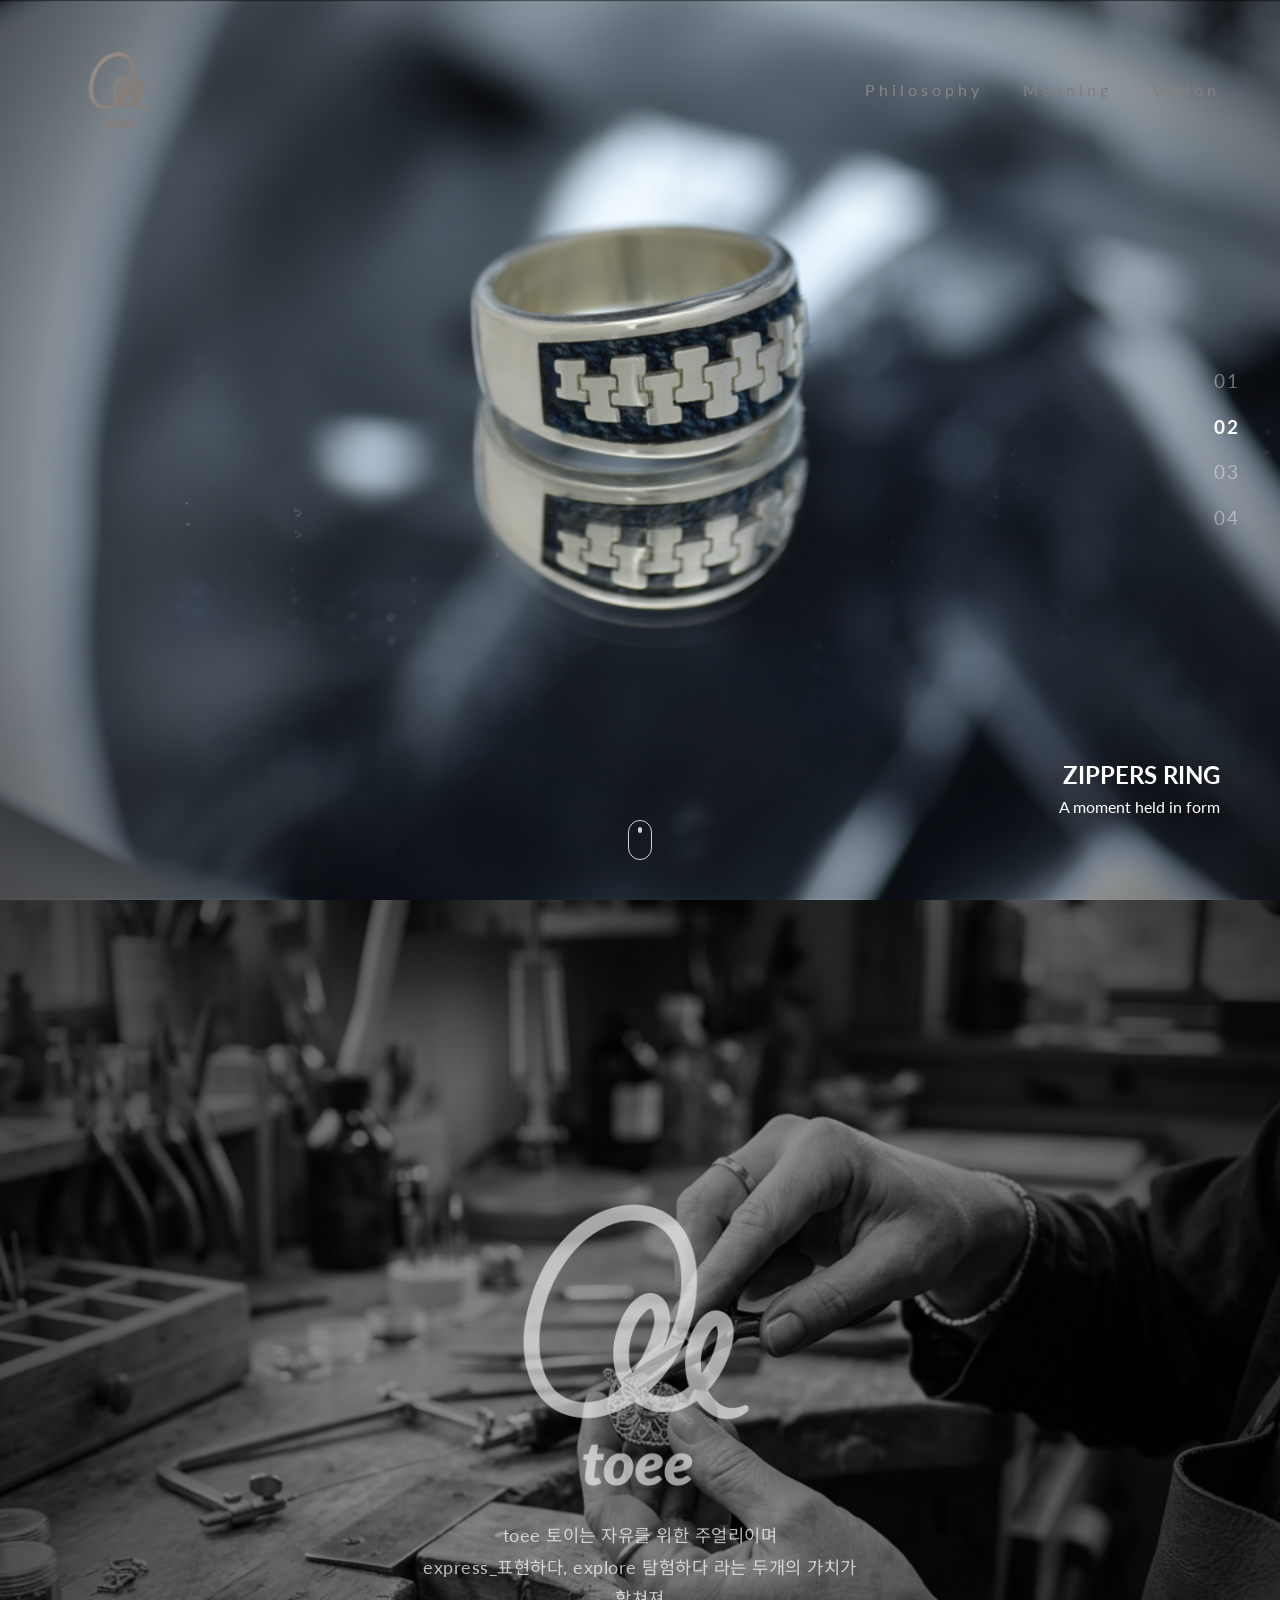
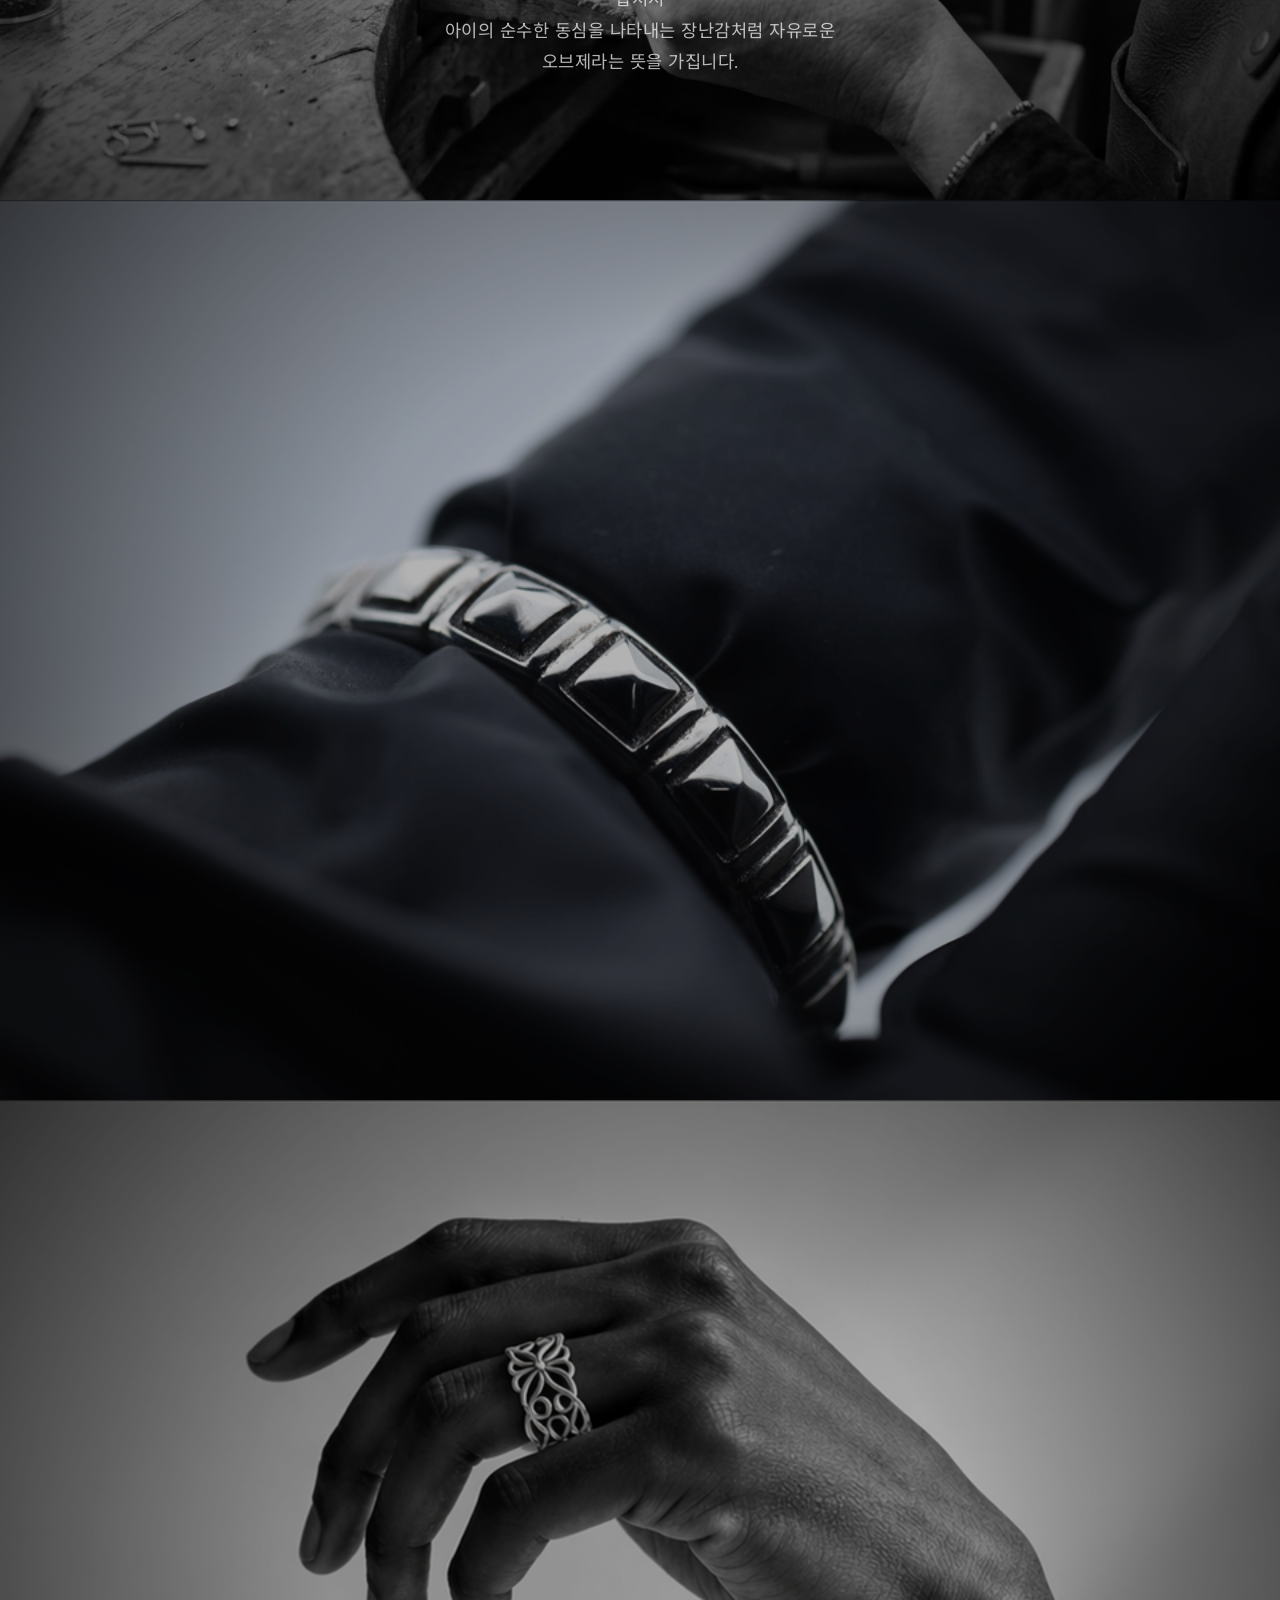
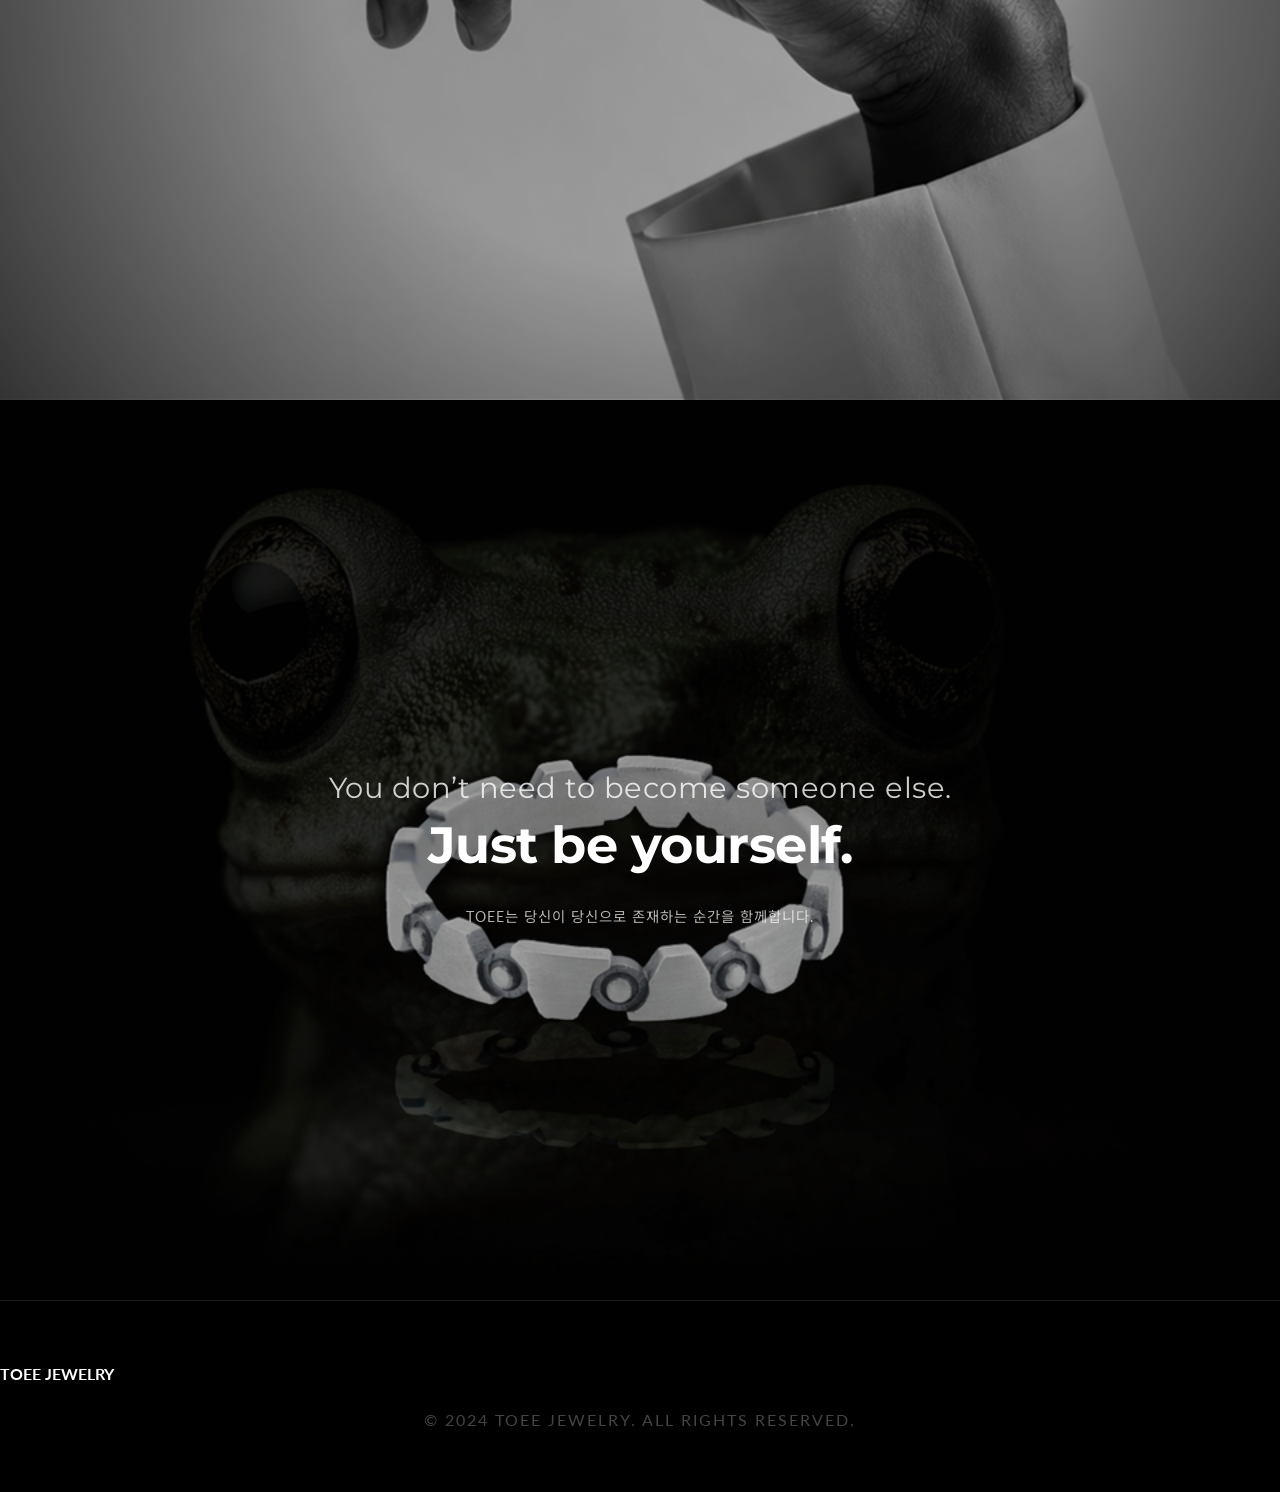
==== index.html @ 5811e08a "Initial commit from Antigravity" ====
<!DOCTYPE html>
<html lang="ko">
<head>
    <meta charset="UTF-8">
    <meta name="viewport" content="width=device-width, initial-scale=1.0">
    <title>TOEE JEWELRY | EXPLORE & EXPRESS</title>
    <link href="https://fonts.googleapis.com/css2?family=Lato:wght@300;400;700&family=Noto+Sans+KR:wght@100;300;400;700&display=swap" rel="stylesheet">
    <link rel="stylesheet" href="style.css">
</head>
<body>

    <header>
        <div class="logo">
            <img src="images/logo.png" alt="TOEE JEWELRY" class="logo-img">
        </div>
        
        <!-- 모바일 메뉴 토글 버튼 -->
        <div class="menu-toggle" id="mobile-menu">
            <span class="bar"></span>
            <span class="bar"></span>
        </div>

        <nav>
            <ul class="nav-links">
                <li><a href="#intro">Philosophy</a></li>
                <li><a href="#meaning">Meaning</a></li>
                <li><a href="#vision">Vision</a></li>
            </ul>
        </nav>
    </header>

    <main>
        <!-- 새로운 '상단 배너 이미지' 슬라이더 -->
        <section class="main-slider">
            <div class="slides">
                <div class="slide active">
                    <div class="slide-bg" style="background-image: url('images/상단 배너 이미지.png');"></div>
                    <div class="slide-content">
                        <div class="top-text top-left fade-up">
                            <h2>Zippers ring</h2>
                            <p>A moment held in form</p>
                        </div>
                    </div>
                </div>
                <div class="slide">
                    <div class="slide-bg" style="background-image: url('images/상단 배너 이미지-1.png');"></div>
                    <div class="slide-content">
                        <div class="bottom-text bottom-right fade-up">
                            <h2>Zippers ring</h2>
                            <p>A moment held in form</p>
                        </div>
                    </div>
                </div>
                <div class="slide">
                    <div class="slide-bg" style="background-image: url('images/상단 배너 이미지-2.png');"></div>
                    <div class="slide-content">
                        <div class="bottom-text bottom-right fade-up">
                            <h2>SR001_CRACK STON</h2>
                            <p>Formed through pressure and time,<br>a texture that never fades.</p>
                        </div>
                    </div>
                </div>
                <div class="slide">
                    <div class="slide-bg" style="background-image: url('images/상단 배너 이미지-3.png');"></div>
                    <div class="slide-content">
                        <div class="bottom-text bottom-right fade-up">
                            <h2>SR002_project</h2>
                            <p>A structure that holds, what cannot be seen.</p>
                        </div>
                    </div>
                </div>
            </div>
            <div class="slider-nav">
                <span class="nav-item active">01</span>
                <span class="nav-item">02</span>
                <span class="nav-item">03</span>
                <span class="nav-item">04</span>
            </div>

            <div class="scroll-indicator">
                <div class="mouse"></div>
            </div>
        </section>

        <!-- 이하 스토리 섹션들 유지 -->
        <section id="intro" class="story-section">
            <div class="section-bg" style="background-image: url('images/brand_image_1.png');"></div>
            
            <!-- 정중앙 대형 로고 -->
            <div class="center-large-logo-wrapper">
                <div class="center-large-logo fade-in">
                    <img src="images/logo.png" alt="TOEE Logo">
                    <p class="center-logo-desc">
                        toee 토이는 자유를 위한 주얼리이며<br>
                        express_표현하다, explore 탐험하다 라는 두개의 가치가 합쳐져<br>
                        아이의 순수한 동심을 나타내는 장난감처럼 자유로운 오브제라는 뜻을 가집니다.
                    </p>
                </div>
            </div>
        </section>

        <section id="meaning" class="story-section">
            <div class="section-bg" style="background-image: url('images/brand_image_8.png');"></div>
        </section>



        <section id="vision" class="story-section">
            <div class="section-bg" style="background-image: url('images/상단 배너 이미지-5.png');"></div>
        </section>

        <section class="story-section closing">
            <div class="section-bg" style="background-image: url('images/상단 배너 이미지-4.png');"></div>
            <div class="closing-content fade-in">
                <h2 class="closing-title">
                    <span class="line-sub">You don’t need to become someone else.</span>
                    <span class="line-main">Just be yourself.</span>
                </h2>
                <p class="closing-desc">TOEE는 당신이 당신으로 존재하는 순간을 함께합니다.</p>
            </div>
        </section>
    </main>

    <footer>
        <div class="container">
            <div class="logo" style="font-size: 1rem; margin-bottom: 20px;">TOEE JEWELRY</div>
            <p>&copy; 2024 TOEE JEWELRY. ALL RIGHTS RESERVED.</p>
        </div>
    </footer>

    <script>
        // 모바일 메뉴 제어
        const menuToggle = document.getElementById('mobile-menu');
        const navLinks = document.querySelector('.nav-links');

        menuToggle.addEventListener('click', () => {
            menuToggle.classList.toggle('active');
            navLinks.classList.toggle('active');
        });

        // 메뉴 링크 클릭 시 자동으로 닫히게 설정
        document.querySelectorAll('.nav-links a').forEach(link => {
            link.addEventListener('click', () => {
                menuToggle.classList.remove('active');
                navLinks.classList.remove('active');
            });
        });

        const slides = document.querySelectorAll('.slide');
        const navItems = document.querySelectorAll('.nav-item');
        let current = 0;
        function show(n) {
            slides.forEach(s => s.classList.remove('active'));
            navItems.forEach(i => i.classList.remove('active'));
            slides[n].classList.add('active');
            navItems[n].classList.add('active');
        }
        function next() { current = (current + 1) % slides.length; show(current); }
        setInterval(next, 3500);

        const observer = new IntersectionObserver((entries) => {
            entries.forEach(entry => {
                if (entry.isIntersecting) {
                    entry.target.style.opacity = "1";
                    entry.target.style.transform = "translateY(0)";
                }
            });
        }, { threshold: 0.1 });
        document.querySelectorAll('.fade-in').forEach(el => {
            el.style.opacity = "0";
            el.style.transform = "translateY(30px)";
            el.style.transition = "all 1.5s ease-out";
            observer.observe(el);
        });

        // 사진 슬라이드 업 애니메이션
        const imgObserver = new IntersectionObserver((entries) => {
            entries.forEach(entry => {
                if (entry.isIntersecting) {
                    entry.target.classList.add('active');
                }
            });
        }, { threshold: 0.15 });

        document.querySelectorAll('.section-bg, .column-bg').forEach(bg => {
            bg.classList.add('img-slide-up');
            imgObserver.observe(bg);
        });
    </script>
</body>
</html>
---- style.css ----
/* TOEE JEWELRY - IMMERSIVE STORY STYLE */
@import url('https://fonts.googleapis.com/css2?family=Montserrat:wght@300;700;900&display=swap');
:root {
    --primary-color: #ffffff;
    --accent-color: #999999;
    --bg-color: #000000;
    --transition: all 1s cubic-bezier(0.19, 1, 0.22, 1);
}

* { margin: 0; padding: 0; box-sizing: border-box; }

html {
    scroll-snap-type: y mandatory;
    scroll-behavior: smooth;
}

body {
    font-family: 'Lato', 'Noto Sans KR', sans-serif;
    background-color: var(--bg-color);
    color: var(--primary-color);
    line-height: 1.6;
    overflow-x: clip;
    word-break: keep-all;
}

h1, h2, h3, .logo {
    font-family: 'Lato', sans-serif;
    font-weight: 700;
    text-transform: uppercase;
}

/* 헤더: 아주 작고 세련되게 */
header {
    position: fixed;
    top: 0; width: 100%;
    padding: 30px 60px;
    z-index: 1000;
    display: flex;
    justify-content: space-between;
    align-items: center;
    mix-blend-mode: difference; /* 배경색에 따라 글자색 반전 (고급 효과) */
}

.logo { 
    display: flex;
    align-items: center;
}

.logo-img {
    height: 120px; /* 80px -> 120px로 확대 (1.5배) */
    width: auto;
    filter: invert(1);
    transition: var(--transition);
}

.logo-img:hover {
    opacity: 0.7;
}
.nav-links { display: flex; list-style: none; gap: 40px; }
.nav-links a {
    text-decoration: none; color: #fff; font-size: 1rem; /* 0.65rem -> 1rem */
    letter-spacing: 4px; opacity: 0.6; transition: var(--transition);
}
.nav-links a:hover { opacity: 1; }

/* 1. 메인 슬라이더 (기존 유지 및 고도화) */
.main-slider { 
    position: relative; height: 100vh; width: 100%; overflow: hidden; background-color: #000; 
    scroll-snap-align: start;
    scroll-snap-stop: always;
}
.slide { position: absolute; top: 0; left: 0; width: 100%; height: 100%; opacity: 0; transition: opacity 1s ease-in-out; }
.slide.active { opacity: 1; }
.slide-bg {
    position: absolute; top: 0; left: 0; width: 100%; height: 100%;
    background-size: cover; background-position: center;
    transform: scale(1.1); transition: transform 10s linear;
}
.slide.active .slide-bg { transform: scale(1); }
.slide-content { 
    position: absolute; 
    top: 0; left: 0; 
    width: 100%; height: 100%; 
    padding: 60px;
    z-index: 10; 
    pointer-events: none;
}
.slide-content .top-text,
.slide-content .bottom-text {
    position: absolute;
}
.slide-content .top-left { top: 140px; left: 60px; text-align: left; }
.slide-content .bottom-left { bottom: 80px; left: 60px; text-align: left; }
.slide-content .bottom-right { bottom: 80px; right: 60px; text-align: right; }

    font-size: 1.8rem; /* 1.2rem -> 1.8rem */
    letter-spacing: 2px; 
    margin: 5px 0; 
    font-weight: 400; 
    font-style: italic;
    text-transform: none;
}
.slide-content p { font-size: 1rem; letter-spacing: 1px; opacity: 0.6; line-height: 1.6; } /* 0.65rem -> 1rem */

.story-section {
    position: relative;
    height: 100vh; /* 화면 꽉 채움 */
    width: 100%;
    overflow: hidden;
    display: flex;
    align-items: center;
    background-color: #000;
    scroll-snap-align: start;
    scroll-snap-stop: always;
}

.section-bg {
    position: absolute;
    top: 0; left: 0;
    width: 100%; height: 100%;
    background-size: cover;
    background-position: center;
    filter: brightness(0.7); /* 이미지 대비 조절 */
    transition: transform 2s ease-out;
}

/* 비네팅(Vignette) 효과 추가 */
.slide-bg::after, .section-bg::after {
    content: '';
    position: absolute;
    top: 0; left: 0; right: 0; bottom: 0;
    background: radial-gradient(circle, transparent 40%, rgba(0,0,0,0.85) 120%);
    pointer-events: none;
}

#intro .section-bg {
    filter: brightness(0.6) grayscale(100%);
}

.story-section:hover .section-bg {
    /* transform: scale(1.03); 효과 제거 */
}

/* 정중앙 대형 로고 */
.center-large-logo-wrapper {
    position: absolute;
    top: 0;
    left: 0;
    width: 100%;
    height: 100%;
    display: flex;
    justify-content: center;
    align-items: center;
    z-index: 5;
    pointer-events: none; /* 배경처럼 작동하여 클릭 방해 안 함 */
}

.center-large-logo {
    width: 35vw;
    max-width: 450px;
    min-width: 280px;
    display: flex;
    flex-direction: column;
    align-items: center;
    text-align: center;
    margin-top: 100px; /* 플러스 값을 줘서 강제로 아래로 밀어냄 */
}

.center-logo-desc {
    margin-top: -50px; /* 마이너스 값을 크게 주어 로고 쪽으로 확 끌어올림 */
    font-size: 1.1rem; /* 0.7rem -> 1.1rem */
    line-height: 1.8;
    letter-spacing: 0.5px;
    color: rgba(255,255,255,0.7);
    word-break: keep-all;
}

.center-large-logo img {
    width: 100%;
    height: auto;
    filter: invert(1);
    opacity: 0.6; /* 배경과 자연스럽게 겹치도록 */
}

/* 텍스트 박스: 기존 유지(혹시 쓸 경우 대비) */
.info-box {
    position: absolute;
    width: 450px;
    padding: 40px;
    background: rgba(0, 0, 0, 0.7); /* 반투명 블랙 */
    backdrop-filter: blur(5px);
    z-index: 10;
}

/* 고스트 버튼 (Ghost Button) */
.bottom-center-btn {
    position: absolute;
    bottom: 80px;
    left: 50%;
    transform: translateX(-50%);
    z-index: 20;
}

.ghost-btn {
    display: inline-block;
    padding: 15px 40px;
    border: 1px solid rgba(255, 255, 255, 0.6);
    color: #fff;
    text-decoration: none;
    font-size: 0.75rem;
    letter-spacing: 6px;
    text-transform: uppercase;
    transition: var(--transition);
    background: transparent;
    font-family: 'Lato', sans-serif;
}

.ghost-btn:hover {
    background: #fff;
    color: #000;
}

/* 4열 코어 벨류 섹션 (킹크로치 스타일) */
.core-value-grid { 
    display: flex; 
    height: 100vh; /* 화면 꽉 채움 */
    border-top: 1px solid #1a1a1a; 
    position: sticky;
    top: 0;
    background-color: #000;
    box-shadow: 0 -15px 40px rgba(0,0,0,0.5);
}

.value-column { 
    flex: 1; 
    position: relative; 
    overflow: hidden; 
    transition: flex 0.8s cubic-bezier(0.25, 0.46, 0.45, 0.94); /* 타이밍 최적화 */
    border-right: 1px solid rgba(255,255,255,0.05); 
    cursor: pointer;
    will-change: flex; /* GPU 가속 힌트 */
}

.value-column:hover { 
    flex: 2.5; /* 확장 폭을 살짝 줄여 부하 감소 */
}

.value-column .column-bg { 
    position: absolute; 
    top: 0; left: 0; 
    width: 100%; height: 100%; 
    background-size: cover; 
    background-position: center center;
    filter: brightness(0.4); /* 무거운 grayscale 필터 제거 권장 */
    transition: filter 0.5s, transform 1s ease-out; 
    transform: translateZ(0); /* 하드웨어 가속 강제 */
    backface-visibility: hidden;
}

.value-column:hover .column-bg { 
    filter: brightness(0.8); 
    /* transform: scale(1.05) translateZ(0); 효과 제거 */
}
.column-content { position: absolute; bottom: 40px; left: 30px; z-index: 10; }
.column-content h3 { font-size: 0.9rem; letter-spacing: 4px; }
.column-content p { font-size: 0.7rem; opacity: 0; transform: translateY(10px); transition: 0.8s; }
.value-column:hover .column-content p { opacity: 0.7; transform: translateY(0); }

/* 클로징 섹션 */
.closing .info-box { background: none; width: 100%; text-align: center; left: 0; bottom: 50%; transform: translateY(50%); }
.closing-title { font-size: 2.5rem; letter-spacing: 8px; font-weight: 300; margin-bottom: 30px; }

/* 푸터 */
footer { padding: 60px 0; text-align: center; border-top: 1px solid #1a1a1a; background: #000; scroll-snap-align: end; }
footer p { font-size: 1rem; color: #444; letter-spacing: 2px; } /* 0.65rem -> 1rem */

/* 슬라이더 내비 - 우측 세로형 숫자 */
.slider-nav { 
    position: absolute; 
    top: 50%; 
    right: 40px; 
    transform: translateY(-50%);
    display: flex; 
    flex-direction: column; 
    gap: 15px; 
    z-index: 100; 
}
.nav-item { 
    width: auto; 
    height: auto; 
    background: none; 
    color: rgba(255,255,255,0.4); 
    font-size: 1.2rem; /* 0.8rem -> 1.2rem */
    font-family: 'Lato', sans-serif; 
    cursor: pointer; 
    letter-spacing: 2px; 
    transition: 0.5s; 
    text-align: right; 
}
.nav-item.active { 
    background: none; 
    color: #fff; 
    font-weight: bold; 
}

/* 마우스 스크롤 인디케이터 (킹크로치 스타일) */
.scroll-indicator {
    position: absolute;
    bottom: 40px;
    left: 50%;
    transform: translateX(-50%);
    z-index: 100;
}

.mouse {
    width: 24px;
    height: 40px;
    border: 1.5px solid rgba(255, 255, 255, 0.8);
    border-radius: 15px;
    position: relative;
}

.mouse::before {
    content: '';
    position: absolute;
    top: 6px;
    left: 50%;
    transform: translateX(-50%);
    width: 4px;
    height: 6px;
    background-color: rgba(255, 255, 255, 0.8);
    border-radius: 2px;
    animation: scroll-wheel 1.5s infinite cubic-bezier(0.15, 0.41, 0.69, 0.94);
}

@keyframes scroll-wheel {
    0% { top: 6px; opacity: 1; }
    80% { opacity: 0; }
    100% { top: 22px; opacity: 0; }
}

/* 모바일 메뉴 토글 버튼 스타일 */
.menu-toggle {
    display: none;
    flex-direction: column;
    cursor: pointer;
    gap: 6px;
    z-index: 2000;
}

.bar {
    width: 25px;
    height: 1px;
    background-color: #fff;
    transition: var(--transition);
}

/* 사진 슬라이드 업 모션 */
.img-slide-up {
    clip-path: inset(15% 0 0 0);
    opacity: 0;
    transform: translateY(80px) scale(1.05);
    transition: clip-path 1.5s cubic-bezier(0.25, 1, 0.5, 1), opacity 1.5s ease-out, transform 1.5s cubic-bezier(0.25, 1, 0.5, 1), filter 0.5s !important;
}

.img-slide-up.active {
    clip-path: inset(0 0 0 0);
    opacity: 1;
    transform: translateY(0) scale(1);
}

/* Closing Section Styling */
.closing-content {
    position: absolute;
    top: 0; left: 0;
    width: 100%; height: 100%;
    display: flex;
    flex-direction: column;
    justify-content: center;
    align-items: center;
    text-align: center;
    z-index: 10;
    padding: 0 20px;
}

.closing-title {
    font-family: 'Montserrat', sans-serif !important;
    text-transform: none !important; 
    line-height: 1.2;
    margin-bottom: 30px;
    display: flex;
    flex-direction: column;
    align-items: center;
    text-align: center;
    width: 100%;
}

.line-sub {
    font-size: 1.8rem !important;
    font-weight: 400 !important; /* 300에서 400으로 굵기 증가 */
    opacity: 0.8 !important; /* 더 선명하게 */
    letter-spacing: 0.5px !important;
    margin-bottom: 8px;
    display: block;
    color: #fff !important;
}

.line-main {
    font-size: 3.2rem !important; /* 3.8rem에서 3.2rem으로 축소 */
    font-weight: 700 !important; /* 900에서 700으로 굵기 조절 */
    letter-spacing: -0.5px !important;
    display: block;
    color: #fff !important;
    word-break: keep-all;
}

.closing-desc {
    font-size: 0.9rem;
    opacity: 0.7;
    letter-spacing: 1px;
}

/* 반응형: 모바일 최적화 */
@media (max-width: 1024px) {
    header { padding: 20px 30px; }
    .logo-img { height: 50px; } /* 모바일 원래 사이즈로 원복 */
    
    .menu-toggle { display: flex; }
    
    .nav-links {
        position: fixed;
        top: 0; right: -100%;
        width: 100%; height: 100vh;
        background: #000;
        flex-direction: column;
        justify-content: center;
        align-items: center;
        transition: 0.5s ease;
        z-index: 1500;
    }

    .nav-links.active { right: 0; }
    .nav-links li { margin: 20px 0; }
    .nav-links a { font-size: 1.5rem; opacity: 1; }

    /* 메뉴 열렸을 때 X 모양 애니메이션 */
    .menu-toggle.active .bar:nth-child(1) { transform: translateY(3.5px) rotate(45deg); }
    .menu-toggle.active .bar:nth-child(2) { transform: translateY(-3.5px) rotate(-45deg); }

    .main-slider, .story-section { height: 100svh; } 
    
    .info-box { 
        width: calc(100% - 40px); 
        left: 20px !important; 
        bottom: 20px !important; 
        padding: 25px; 
        right: auto !important;
    }
    
    .info-box h3 { font-size: 1.1rem; }
    .info-box p { font-size: 0.75rem; }
    
    /* 모바일 메인 슬라이더 텍스트 */
    .slide-content { padding: 30px; }
    .slide-content .top-left { top: 100px; left: 30px; font-size: 0.6rem; }
    .slide-content .bottom-text { bottom: 60px; left: 30px; right: 30px; }
    .slide-content h2 { font-size: 1.1rem; }
    .slide-content p { font-size: 0.6rem; }

    /* 중앙 로고 및 설명 반응형 */
    .center-large-logo { width: 70vw; max-width: 300px; }
    .center-logo-desc { font-size: 0.65rem; padding: 0 20px; line-height: 1.6; }

    /* 클로징 섹션 반응형 */
    .line-sub { font-size: 1.1rem !important; margin-bottom: 5px; }
    .line-main { font-size: 2rem !important; }
    .closing-desc { font-size: 0.75rem; }

    .core-value-grid { flex-direction: column; height: auto; }
    .value-column { height: 250px; }
}
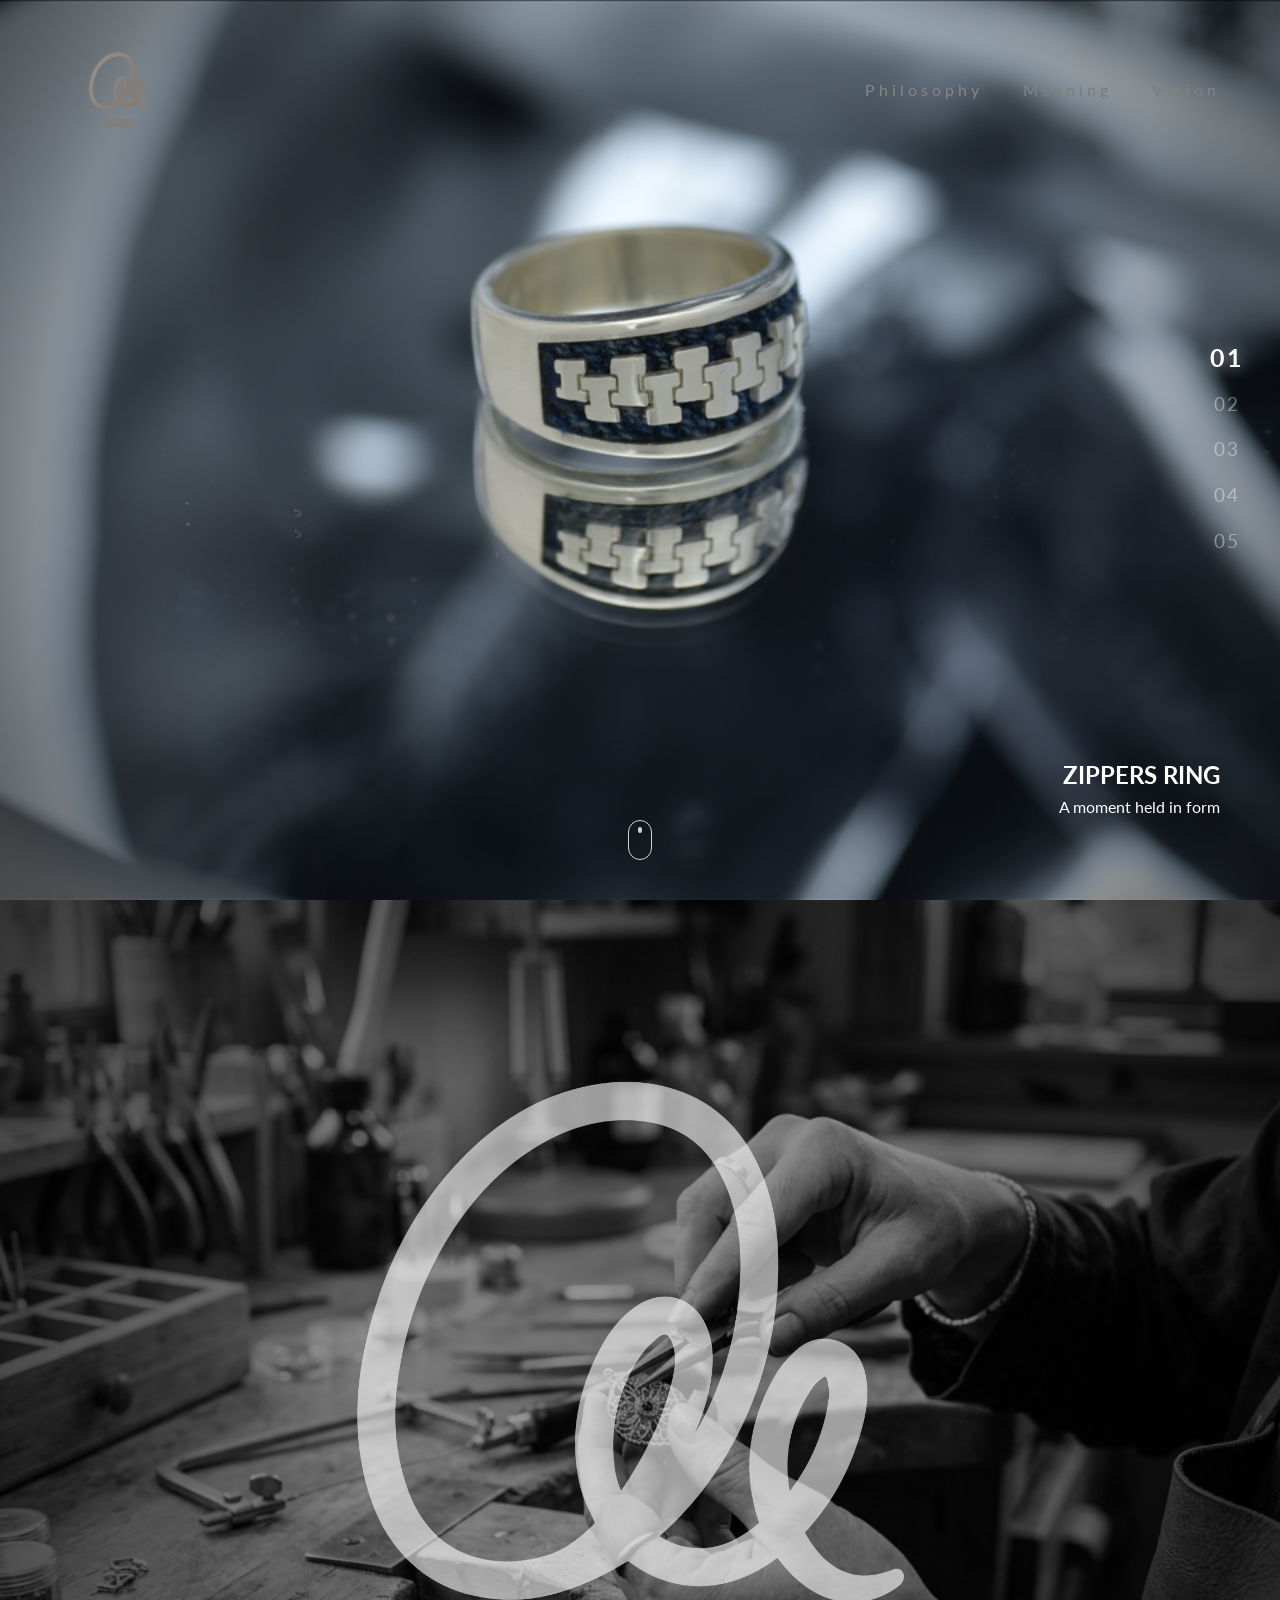
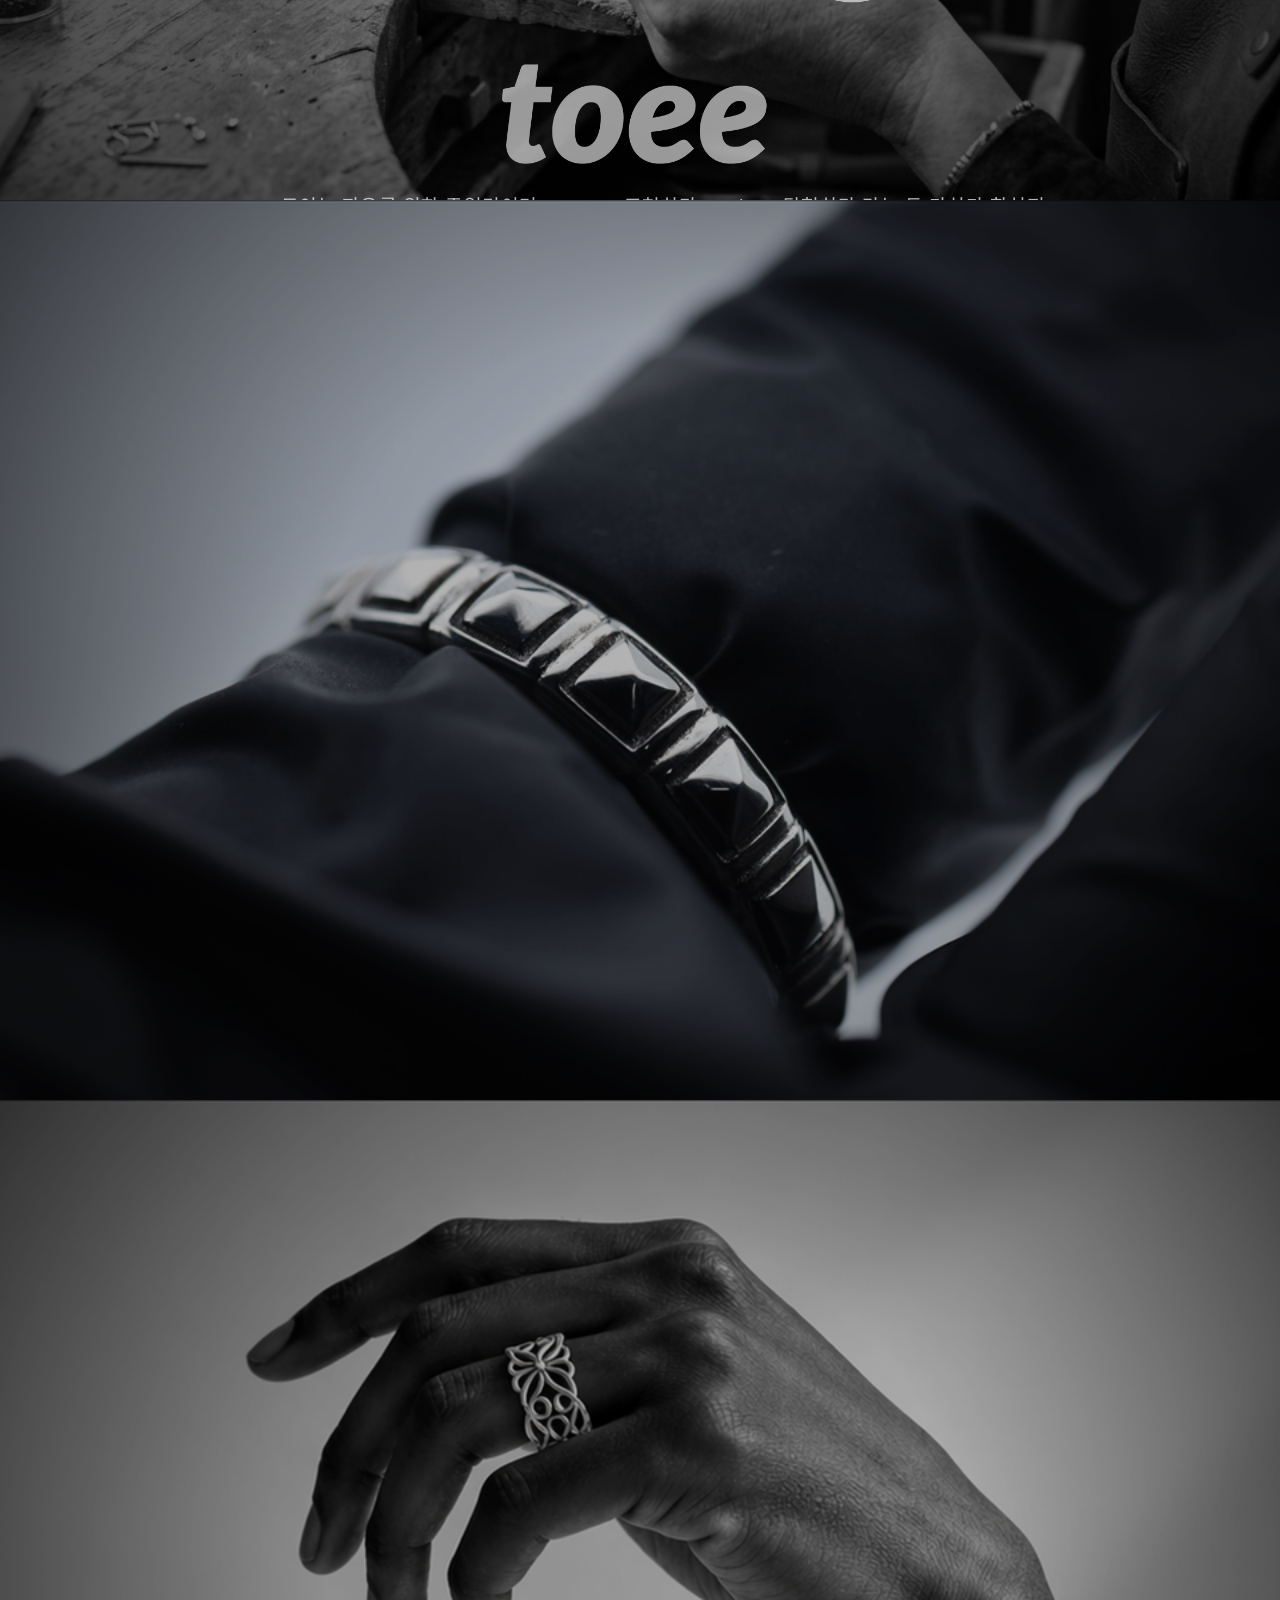
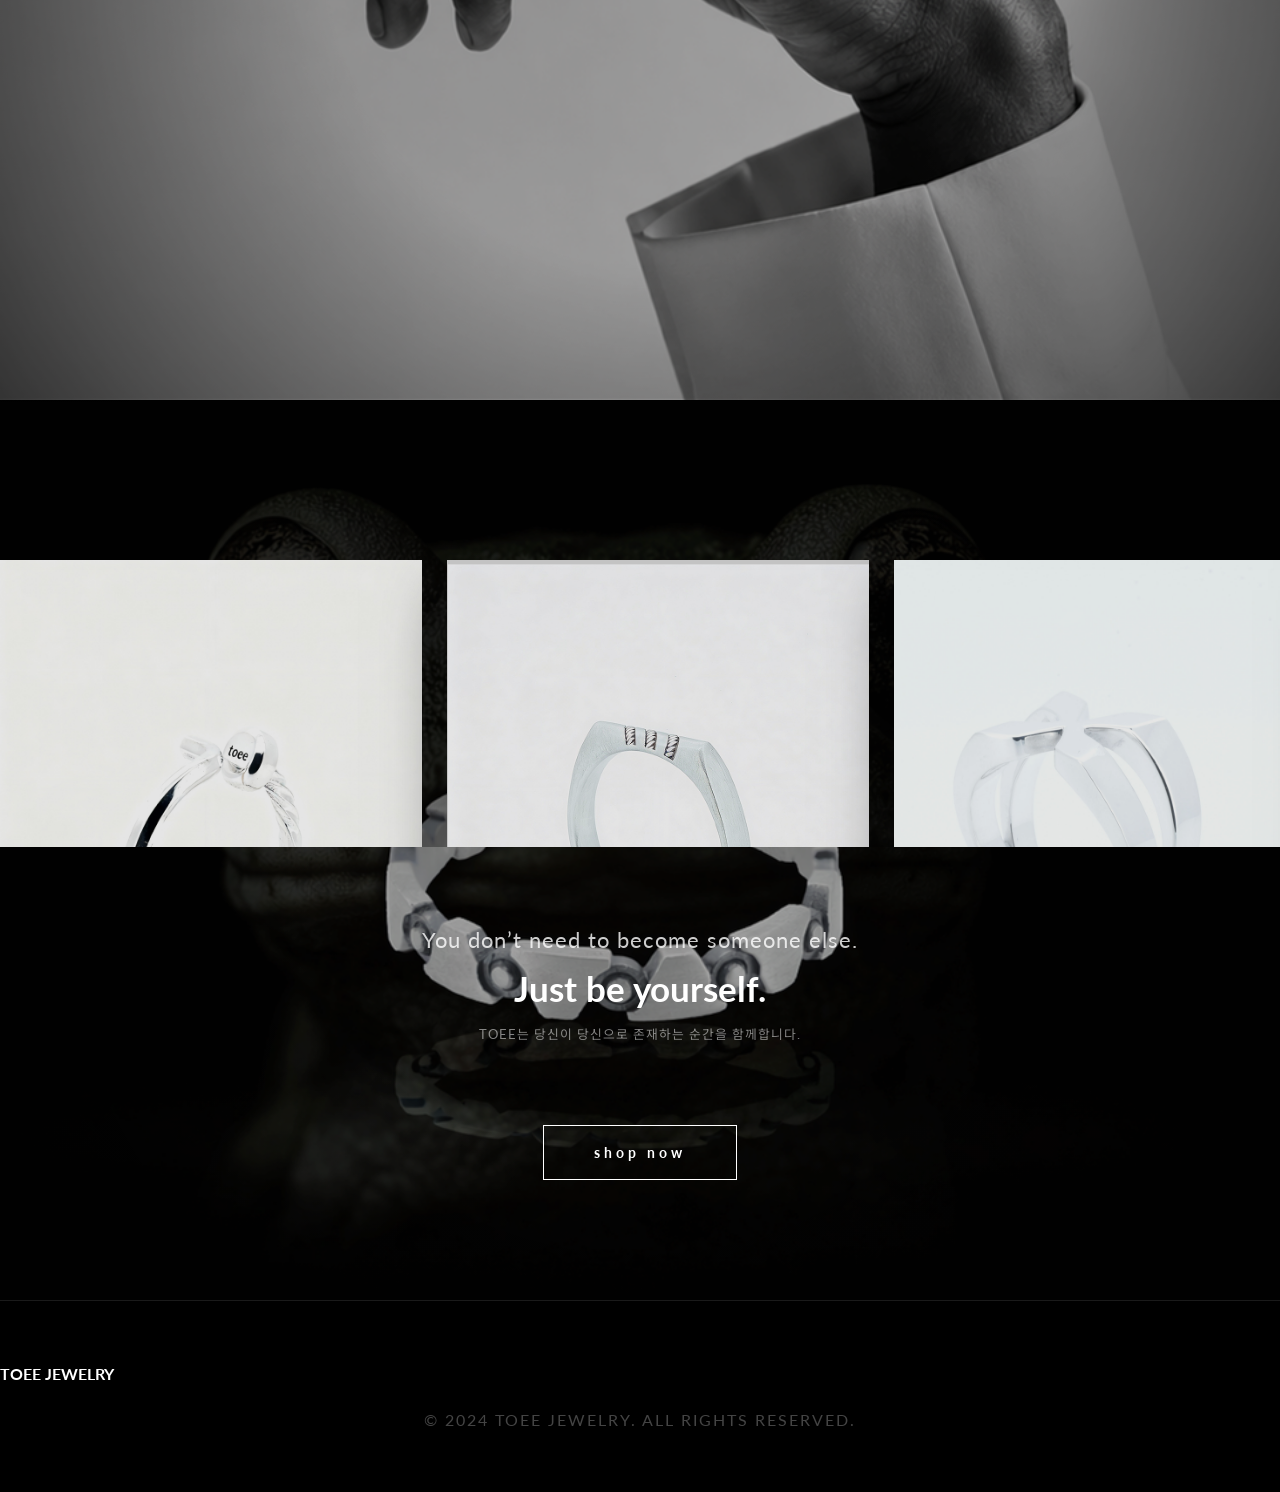
==== commit 2c52b5ad: "Enhance brand homepage: high-impact carousel, improved navigation, and shop integration" ====
--- a/index.html
+++ b/index.html
@@ -70,17 +70,19 @@
                     </div>
                 </div>
             </div>
-            <div class="slider-nav">
-                <span class="nav-item active">01</span>
-                <span class="nav-item">02</span>
-                <span class="nav-item">03</span>
-                <span class="nav-item">04</span>
-            </div>
-
             <div class="scroll-indicator">
                 <div class="mouse"></div>
             </div>
         </section>
+
+        <!-- 우측 고정 내비게이션 (모든 섹션 공통) -->
+        <div class="slider-nav">
+            <span class="nav-item active" data-target="home">01</span>
+            <span class="nav-item" data-target="intro">02</span>
+            <span class="nav-item" data-target="meaning">03</span>
+            <span class="nav-item" data-target="vision">04</span>
+            <span class="nav-item" data-target="closing">05</span>
+        </div>
 
         <!-- 이하 스토리 섹션들 유지 -->
         <section id="intro" class="story-section">
@@ -91,8 +93,7 @@
                 <div class="center-large-logo fade-in">
                     <img src="images/logo.png" alt="TOEE Logo">
                     <p class="center-logo-desc">
-                        toee 토이는 자유를 위한 주얼리이며<br>
-                        express_표현하다, explore 탐험하다 라는 두개의 가치가 합쳐져<br>
+                        toee 토이는 자유를 위한 주얼리이며, express_표현하다, explore_탐험하다 라는 두 가치가 합쳐져<br>
                         아이의 순수한 동심을 나타내는 장난감처럼 자유로운 오브제라는 뜻을 가집니다.
                     </p>
                 </div>
@@ -112,14 +113,52 @@
         <section class="story-section closing">
             <div class="section-bg" style="background-image: url('images/상단 배너 이미지-4.png');"></div>
             <div class="closing-content fade-in">
-                <h2 class="closing-title">
-                    <span class="line-sub">You don’t need to become someone else.</span>
-                    <span class="line-main">Just be yourself.</span>
-                </h2>
-                <p class="closing-desc">TOEE는 당신이 당신으로 존재하는 순간을 함께합니다.</p>
+                <!-- 상단: 움직이는 이미지 슬라이더 -->
+                <div class="marquee-container">
+                    <div class="marquee-content">
+                        <img src="images/Frame 7.png" alt="Product 7">
+                        <img src="images/Frame 8.png" alt="Product 8">
+                        <img src="images/Frame 9.png" alt="Product 9">
+                        <img src="images/Frame 10.png" alt="Product 10">
+                        <img src="images/Frame 11.png" alt="Product 11">
+                        <img src="images/Frame 12.png" alt="Product 12">
+                        <img src="images/Frame 13.png" alt="Product 13">
+                        <img src="images/Frame 14.png" alt="Product 14">
+                        <img src="images/Frame 15.png" alt="Product 15">
+                        <img src="images/Frame 16.png" alt="Product 16">
+                        <img src="images/Frame 17.png" alt="Product 17">
+                        <!-- 반복 -->
+                        <img src="images/Frame 7.png" alt="Product 7">
+                        <img src="images/Frame 8.png" alt="Product 8">
+                        <img src="images/Frame 9.png" alt="Product 9">
+                        <img src="images/Frame 10.png" alt="Product 10">
+                        <img src="images/Frame 11.png" alt="Product 11">
+                        <img src="images/Frame 12.png" alt="Product 12">
+                        <img src="images/Frame 13.png" alt="Product 13">
+                        <img src="images/Frame 14.png" alt="Product 14">
+                        <img src="images/Frame 15.png" alt="Product 15">
+                        <img src="images/Frame 16.png" alt="Product 16">
+                        <img src="images/Frame 17.png" alt="Product 17">
+                    </div>
+                </div>
+
+                <!-- 중앙: 문구 -->
+                <div class="closing-text-wrapper">
+                    <h2 class="closing-title">
+                        <span class="line-sub">You don’t need to become someone else.</span>
+                        <span class="line-main">Just be yourself.</span>
+                    </h2>
+                    <p class="closing-desc">TOEE는 당신이 당신으로 존재하는 순간을 함께합니다.</p>
+                </div>
+
+                <!-- 하단: 버튼 -->
+                <div class="shop-cta">
+                    <a href="https://toeejewelry.cafe24.com/skin-skin14" class="shop-btn" target="_blank">shop now</a>
+                </div>
             </div>
         </section>
     </main>
+
 
     <footer>
         <div class="container">
@@ -138,54 +177,69 @@
             navLinks.classList.toggle('active');
         });
 
-        // 메뉴 링크 클릭 시 자동으로 닫히게 설정
-        document.querySelectorAll('.nav-links a').forEach(link => {
-            link.addEventListener('click', () => {
-                menuToggle.classList.remove('active');
-                navLinks.classList.remove('active');
+        // Intersection Observer for Section Navigation (01-05)
+        const sections = document.querySelectorAll('section, .main-slider, .closing');
+        const navItems = document.querySelectorAll('.nav-item');
+
+        const navObserverOptions = {
+            threshold: 0.5
+        };
+
+        const navObserver = new IntersectionObserver((entries) => {
+            entries.forEach(entry => {
+                if (entry.isIntersecting) {
+                    let targetId = entry.target.id;
+                    if (entry.target.classList.contains('main-slider')) targetId = 'home';
+                    if (entry.target.classList.contains('closing')) targetId = 'closing';
+
+                    navItems.forEach(item => {
+                        if (item.getAttribute('data-target') === targetId) {
+                            item.classList.add('active');
+                        } else {
+                            item.classList.remove('active');
+                        }
+                    });
+                }
+            });
+        }, navObserverOptions);
+
+        sections.forEach(section => navObserver.observe(section));
+
+        // Click to scroll
+        navItems.forEach(item => {
+            item.addEventListener('click', () => {
+                const targetId = item.getAttribute('data-target');
+                let targetElement;
+                if (targetId === 'home') targetElement = document.querySelector('.main-slider');
+                else if (targetId === 'closing') targetElement = document.querySelector('.closing');
+                else targetElement = document.getElementById(targetId);
+
+                if (targetElement) {
+                    targetElement.scrollIntoView({ behavior: 'smooth' });
+                }
             });
         });
 
+        // Main Slider Logic
         const slides = document.querySelectorAll('.slide');
-        const navItems = document.querySelectorAll('.nav-item');
-        let current = 0;
-        function show(n) {
-            slides.forEach(s => s.classList.remove('active'));
-            navItems.forEach(i => i.classList.remove('active'));
-            slides[n].classList.add('active');
-            navItems[n].classList.add('active');
+        let currentSlide = 0;
+        function nextSlide() {
+            slides[currentSlide].classList.remove('active');
+            currentSlide = (currentSlide + 1) % slides.length;
+            slides[currentSlide].classList.add('active');
         }
-        function next() { current = (current + 1) % slides.length; show(current); }
-        setInterval(next, 3500);
-
-        const observer = new IntersectionObserver((entries) => {
-            entries.forEach(entry => {
-                if (entry.isIntersecting) {
-                    entry.target.style.opacity = "1";
-                    entry.target.style.transform = "translateY(0)";
-                }
-            });
-        }, { threshold: 0.1 });
-        document.querySelectorAll('.fade-in').forEach(el => {
-            el.style.opacity = "0";
-            el.style.transform = "translateY(30px)";
-            el.style.transition = "all 1.5s ease-out";
-            observer.observe(el);
-        });
-
-        // 사진 슬라이드 업 애니메이션
-        const imgObserver = new IntersectionObserver((entries) => {
+        setInterval(nextSlide, 2500); // 3500 -> 2500으로 속도 추가 향상
+
+        // Fade-in on Scroll (Existing)
+        const fadeObserver = new IntersectionObserver((entries) => {
             entries.forEach(entry => {
                 if (entry.isIntersecting) {
                     entry.target.classList.add('active');
                 }
             });
-        }, { threshold: 0.15 });
-
-        document.querySelectorAll('.section-bg, .column-bg').forEach(bg => {
-            bg.classList.add('img-slide-up');
-            imgObserver.observe(bg);
-        });
+        }, { threshold: 0.1 });
+
+        document.querySelectorAll('.fade-in, .img-slide-up').forEach(el => fadeObserver.observe(el));
     </script>
 </body>
 </html>
--- a/style.css
+++ b/style.css
@@ -152,27 +152,33 @@
     justify-content: center;
     align-items: center;
     z-index: 5;
-    pointer-events: none; /* 배경처럼 작동하여 클릭 방해 안 함 */
+    /* pointer-events: none 제거하여 상호작용 허용 */
 }
 
 .center-large-logo {
-    width: 35vw;
-    max-width: 450px;
-    min-width: 280px;
+    width: 85vw; /* 60vw -> 85vw로 대폭 확대 */
+    max-width: 1100px; /* 800px -> 1100px */
+    min-width: 320px;
     display: flex;
     flex-direction: column;
     align-items: center;
     text-align: center;
-    margin-top: 100px; /* 플러스 값을 줘서 강제로 아래로 밀어냄 */
+    margin-top: 40px; /* 크기에 맞춰 마진 더 축소 */
+    pointer-events: auto; /* 텍스트 선택 및 상호작용 가능하게 변경 */
 }
 
 .center-logo-desc {
-    margin-top: -50px; /* 마이너스 값을 크게 주어 로고 쪽으로 확 끌어올림 */
-    font-size: 1.1rem; /* 0.7rem -> 1.1rem */
+    margin-top: -180px; /* -250px는 겹치므로 -180px로 완화 */
+    font-size: 1.2rem;
     line-height: 1.8;
     letter-spacing: 0.5px;
     color: rgba(255,255,255,0.7);
     word-break: keep-all;
+    user-select: text; /* 텍스트 선택 강제 허용 */
+    -webkit-user-select: text;
+    pointer-events: auto;
+    position: relative;
+    z-index: 10;
 }
 
 .center-large-logo img {
@@ -276,14 +282,14 @@
 
 /* 슬라이더 내비 - 우측 세로형 숫자 */
 .slider-nav { 
-    position: absolute; 
+    position: fixed; /* absolute에서 fixed로 변경하여 고정 */
     top: 50%; 
     right: 40px; 
     transform: translateY(-50%);
     display: flex; 
     flex-direction: column; 
     gap: 15px; 
-    z-index: 100; 
+    z-index: 2000; /* 모든 요소보다 위에 오도록 */
 }
 .nav-item { 
     width: auto; 
@@ -301,6 +307,13 @@
     background: none; 
     color: #fff; 
     font-weight: bold; 
+    transform: scale(1.3); /* 활성화될 때 커지는 효과 */
+    text-shadow: 0 0 10px rgba(255,255,255,0.5);
+}
+
+/* 숫자가 바뀔 때 깜빡/부드럽게 강조되는 애니메이션 */
+.nav-item {
+    transition: all 0.5s cubic-bezier(0.19, 1, 0.22, 1);
 }
 
 /* 마우스 스크롤 인디케이터 (킹크로치 스타일) */
@@ -369,19 +382,6 @@
     transform: translateY(0) scale(1);
 }
 
-/* Closing Section Styling */
-.closing-content {
-    position: absolute;
-    top: 0; left: 0;
-    width: 100%; height: 100%;
-    display: flex;
-    flex-direction: column;
-    justify-content: center;
-    align-items: center;
-    text-align: center;
-    z-index: 10;
-    padding: 0 20px;
-}
 
 .closing-title {
     font-family: 'Montserrat', sans-serif !important;
@@ -420,10 +420,106 @@
     letter-spacing: 1px;
 }
 
+/* Integrated Shop within Closing Section */
+.closing-content {
+    position: absolute;
+    top: 0; left: 0;
+    width: 100%; height: 100%;
+    padding: 140px 0 60px; /* 상단 패딩을 늘려 로고 영역 확보 */
+    display: flex;
+    flex-direction: column;
+    justify-content: center; /* 중앙 집중형으로 변경 */
+    align-items: center;
+    gap: 40px; /* 요소 간 간격 추가 */
+    z-index: 10;
+}
+
+.marquee-container {
+    width: 100%;
+    overflow: hidden;
+    white-space: nowrap;
+    position: relative;
+    margin-top: 20px; /* 패딩이 충분하므로 마진은 적절히 */
+}
+
+.marquee-content {
+    display: flex;
+    width: max-content;
+    animation: marquee 50s linear infinite;
+}
+
+.marquee-content img {
+    height: 550px; /* 크기를 더 확대 */
+    width: auto;
+    margin-right: 25px;
+    object-fit: cover;
+    box-shadow: 0 30px 60px rgba(0,0,0,0.5);
+    filter: brightness(0.9);
+}
+
+.closing-text-wrapper {
+    margin: 40px 0;
+    text-align: center;
+    z-index: 20;
+}
+
+.closing-title {
+    margin-bottom: 15px !important;
+}
+
+.line-sub {
+    font-size: 1.4rem !important; /* 문구 크기 조절 */
+    font-family: 'Lato', sans-serif !important;
+    text-transform: none !important;
+    letter-spacing: 1px !important;
+}
+
+.line-main {
+    font-size: 2.2rem !important;
+    font-family: 'Lato', sans-serif !important;
+    text-transform: none !important;
+    letter-spacing: 0px !important;
+    margin-top: 5px;
+}
+
+.closing-desc {
+    font-size: 0.8rem;
+    opacity: 0.5;
+}
+
+.shop-cta {
+    margin-bottom: 60px;
+    z-index: 20;
+}
+
+.shop-btn {
+    display: inline-block;
+    padding: 15px 50px;
+    border: 1.5px solid #fff;
+    color: #fff;
+    text-decoration: none;
+    font-family: 'Lato', sans-serif;
+    font-size: 0.9rem;
+    letter-spacing: 4px;
+    font-weight: 700;
+    text-transform: lowercase; /* 스크린샷처럼 소문자로 */
+    transition: all 0.4s ease;
+}
+
+.shop-btn:hover {
+    background: #fff;
+    color: #000;
+}
+
+@keyframes marquee {
+    0% { transform: translateX(0); }
+    100% { transform: translateX(-50%); }
+}
+
 /* 반응형: 모바일 최적화 */
 @media (max-width: 1024px) {
     header { padding: 20px 30px; }
-    .logo-img { height: 50px; } /* 모바일 원래 사이즈로 원복 */
+    .logo-img { height: 50px; }
     
     .menu-toggle { display: flex; }
     
@@ -443,7 +539,6 @@
     .nav-links li { margin: 20px 0; }
     .nav-links a { font-size: 1.5rem; opacity: 1; }
 
-    /* 메뉴 열렸을 때 X 모양 애니메이션 */
     .menu-toggle.active .bar:nth-child(1) { transform: translateY(3.5px) rotate(45deg); }
     .menu-toggle.active .bar:nth-child(2) { transform: translateY(-3.5px) rotate(-45deg); }
 
@@ -460,22 +555,23 @@
     .info-box h3 { font-size: 1.1rem; }
     .info-box p { font-size: 0.75rem; }
     
-    /* 모바일 메인 슬라이더 텍스트 */
     .slide-content { padding: 30px; }
     .slide-content .top-left { top: 100px; left: 30px; font-size: 0.6rem; }
     .slide-content .bottom-text { bottom: 60px; left: 30px; right: 30px; }
     .slide-content h2 { font-size: 1.1rem; }
     .slide-content p { font-size: 0.6rem; }
 
-    /* 중앙 로고 및 설명 반응형 */
     .center-large-logo { width: 70vw; max-width: 300px; }
     .center-logo-desc { font-size: 0.65rem; padding: 0 20px; line-height: 1.6; }
 
-    /* 클로징 섹션 반응형 */
-    .line-sub { font-size: 1.1rem !important; margin-bottom: 5px; }
-    .line-main { font-size: 2rem !important; }
-    .closing-desc { font-size: 0.75rem; }
+    .line-sub { font-size: 1rem !important; }
+    .line-main { font-size: 1.6rem !important; }
+    .closing-desc { font-size: 0.7rem; }
 
     .core-value-grid { flex-direction: column; height: auto; }
     .value-column { height: 250px; }
-}
+
+    /* Integrated Shop Mobile */
+    .marquee-content img { height: 220px; }
+    .shop-btn { padding: 10px 35px; font-size: 0.7rem; letter-spacing: 2px; }
+}
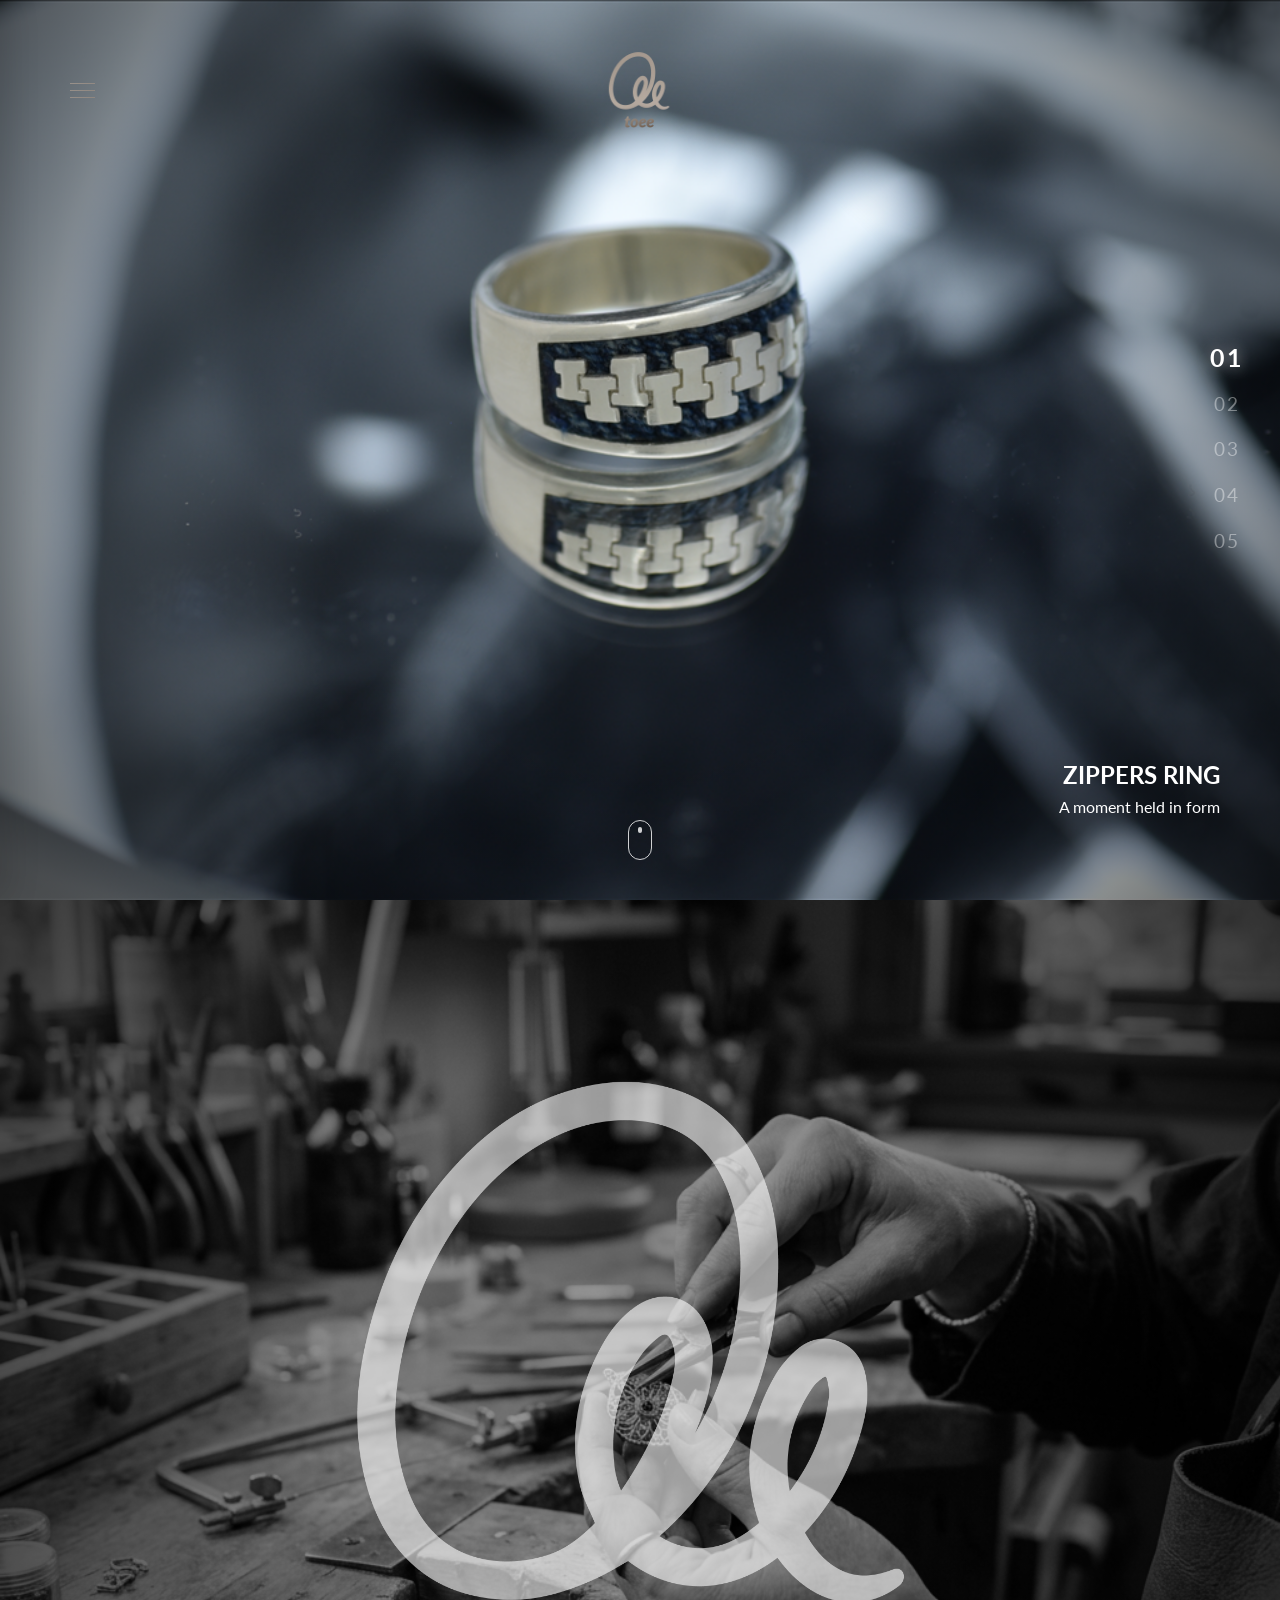
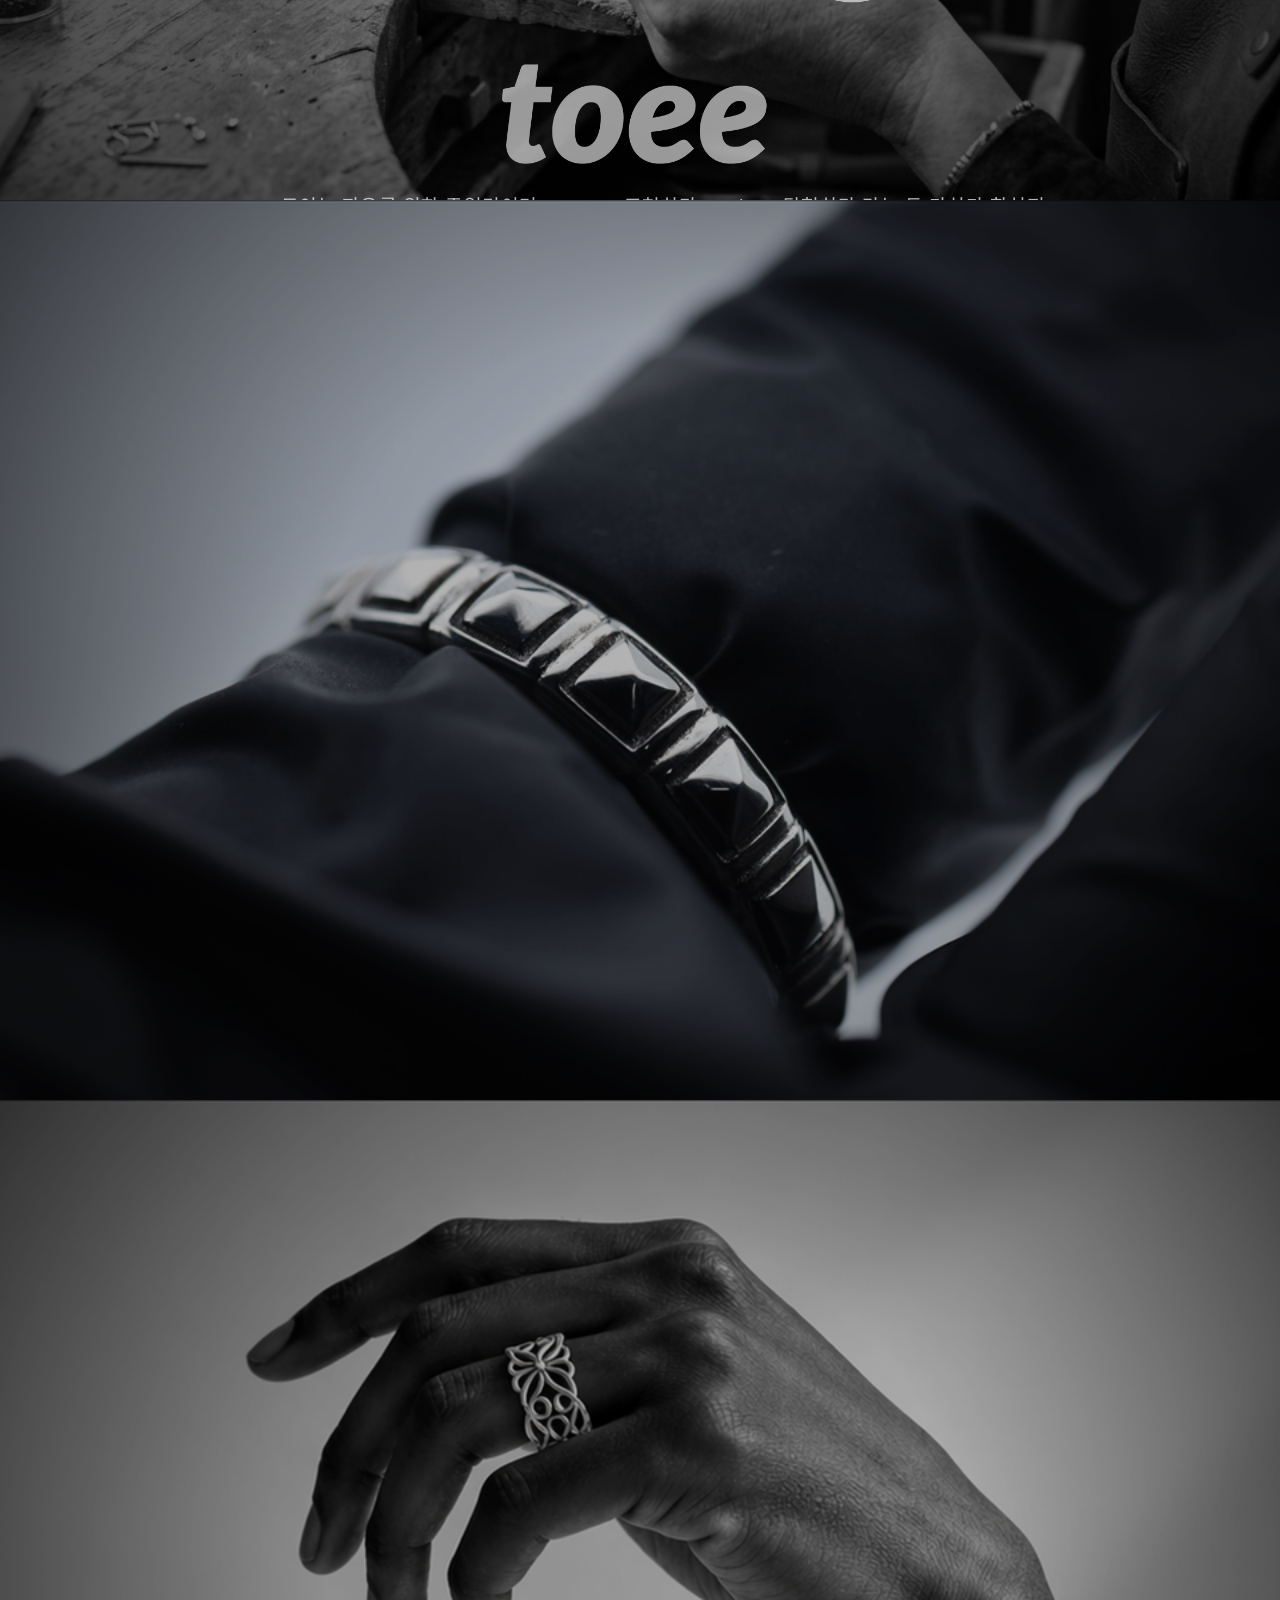
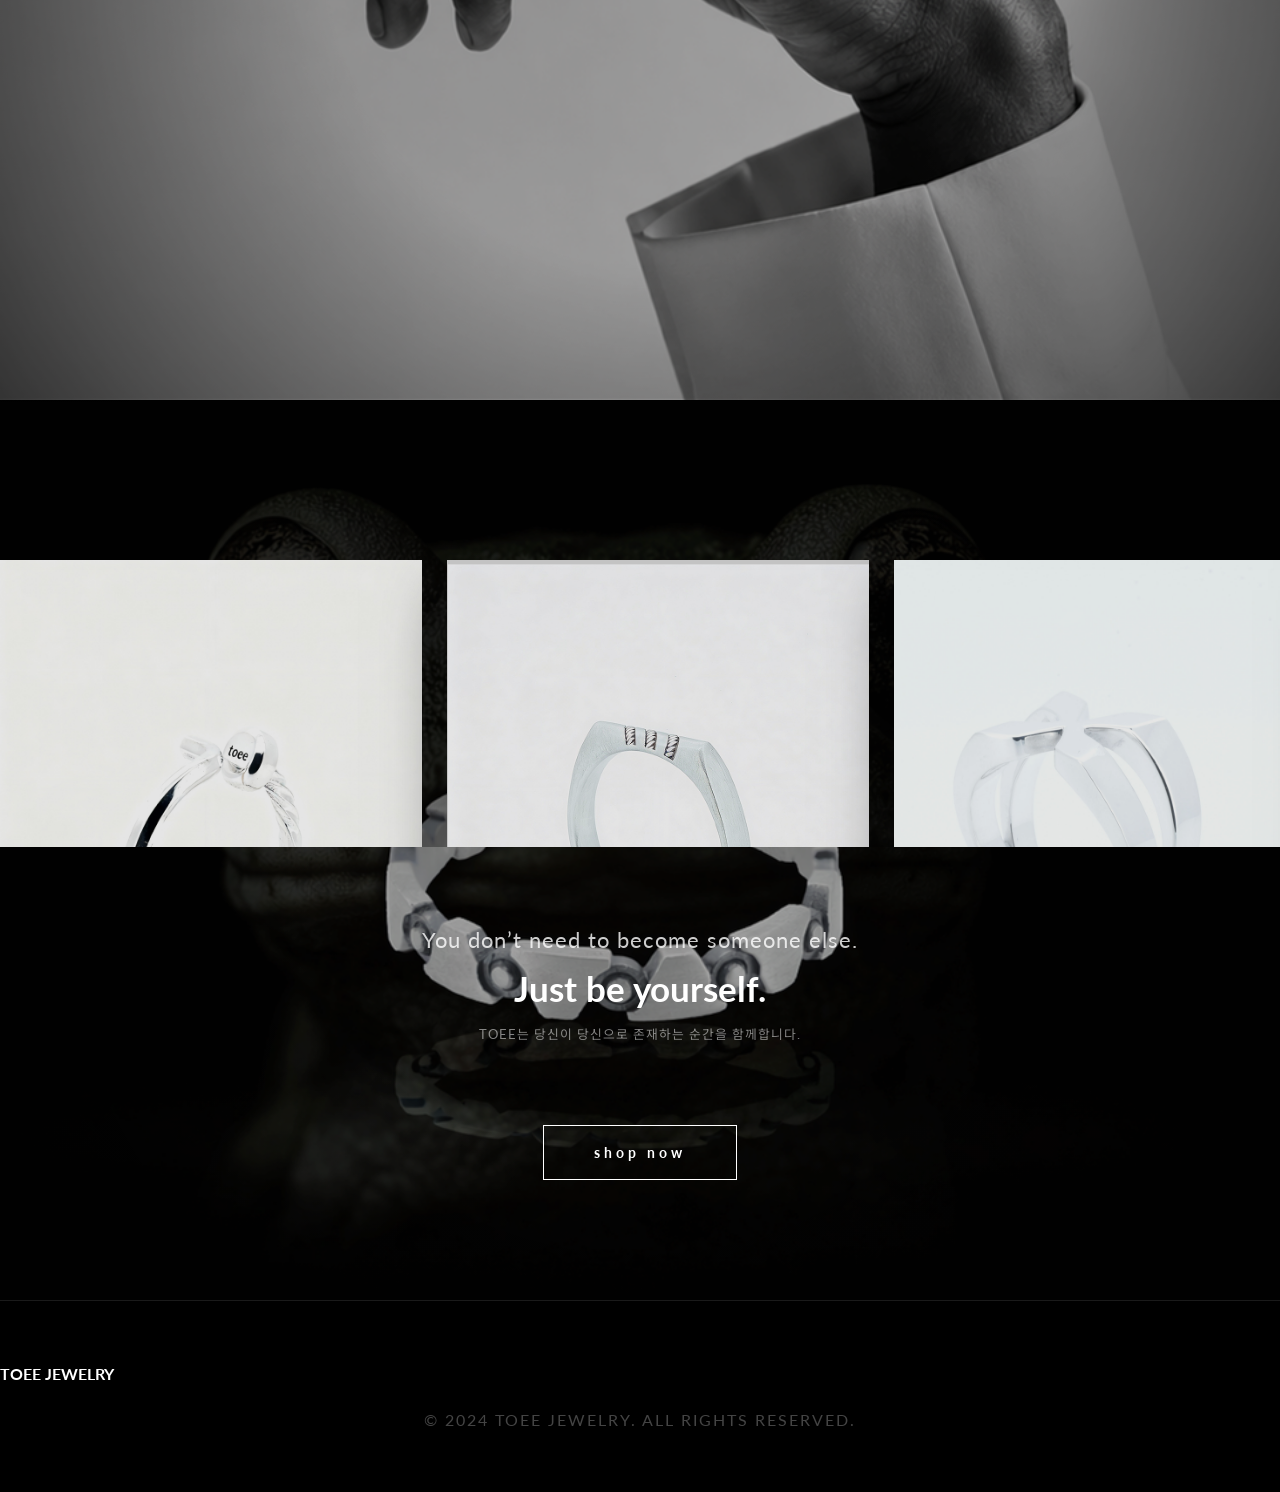
==== commit 404a96e3: "Implement vertical sidebar navigation menu" ====
--- a/index.html
+++ b/index.html
@@ -10,24 +10,44 @@
 <body>
 
     <header>
+        <div class="header-left">
+            <div class="menu-trigger" id="menu-open">
+                <span class="bar"></span>
+                <span class="bar"></span>
+                <span class="bar"></span>
+            </div>
+        </div>
+
         <div class="logo">
             <img src="images/logo.png" alt="TOEE JEWELRY" class="logo-img">
         </div>
         
-        <!-- 모바일 메뉴 토글 버튼 -->
-        <div class="menu-toggle" id="mobile-menu">
-            <span class="bar"></span>
-            <span class="bar"></span>
-        </div>
-
-        <nav>
-            <ul class="nav-links">
-                <li><a href="#intro">Philosophy</a></li>
-                <li><a href="#meaning">Meaning</a></li>
-                <li><a href="#vision">Vision</a></li>
+        <div class="header-right">
+            <!-- 우측 여백 또는 필요시 아이콘 배치 가능 -->
+        </div>
+    </header>
+
+    <!-- 세로형 사이드바 메뉴 -->
+    <div class="side-menu" id="side-menu">
+        <div class="side-menu-header">
+            <button class="close-btn" id="menu-close">✕ Close</button>
+        </div>
+        <nav class="side-nav">
+            <ul class="side-category">
+                <li><a href="https://toeejewelry.cafe24.com/category/new/24/" target="_blank">NEW</a></li>
+                <li><a href="https://toeejewelry.cafe24.com/category/jewellery/25/" target="_blank">JEWELLERY</a></li>
+                <li><a href="https://toeejewelry.cafe24.com/category/eyewear/26/" target="_blank">EYEWEAR</a></li>
+                <li><a href="#intro" class="scroll-link">ABOUT</a></li>
+                <li><a href="https://toeejewelry.cafe24.com/board/review/4/" target="_blank">REVIEW</a></li>
+            </ul>
+            <ul class="side-footer-links">
+                <li><a href="#">Account</a></li>
+                <li><a href="#">Wishlist</a></li>
+                <li><a href="#">Support</a></li>
             </ul>
         </nav>
-    </header>
+    </div>
+    <div class="menu-overlay" id="menu-overlay"></div>
 
     <main>
         <!-- 새로운 '상단 배너 이미지' 슬라이더 -->
@@ -168,13 +188,26 @@
     </footer>
 
     <script>
-        // 모바일 메뉴 제어
-        const menuToggle = document.getElementById('mobile-menu');
-        const navLinks = document.querySelector('.nav-links');
-
-        menuToggle.addEventListener('click', () => {
-            menuToggle.classList.toggle('active');
-            navLinks.classList.toggle('active');
+        // 사이드바 메뉴 제어
+        const menuOpen = document.getElementById('menu-open');
+        const menuClose = document.getElementById('menu-close');
+        const sideMenu = document.getElementById('side-menu');
+        const menuOverlay = document.getElementById('menu-overlay');
+
+        function toggleMenu() {
+            sideMenu.classList.toggle('active');
+            menuOverlay.classList.toggle('active');
+        }
+
+        menuOpen.addEventListener('click', toggleMenu);
+        menuClose.addEventListener('click', toggleMenu);
+        menuOverlay.addEventListener('click', toggleMenu);
+
+        // 스크롤 링크 클릭 시 메뉴 닫기
+        document.querySelectorAll('.scroll-link').forEach(link => {
+            link.addEventListener('click', () => {
+                toggleMenu();
+            });
         });
 
         // Intersection Observer for Section Navigation (01-05)
--- a/style.css
+++ b/style.css
@@ -366,6 +366,125 @@
     height: 1px;
     background-color: #fff;
     transition: var(--transition);
+}
+
+/* Header Layout Adjustment */
+header {
+    display: flex;
+    justify-content: space-between;
+    align-items: center;
+    padding: 30px 60px;
+}
+
+.header-left, .header-right {
+    flex: 1;
+    display: flex;
+    align-items: center;
+}
+.header-right { justify-content: flex-end; }
+
+.menu-trigger {
+    cursor: pointer;
+    display: flex;
+    flex-direction: column;
+    gap: 6px;
+    padding: 10px;
+}
+.menu-trigger .bar { background-color: #fff; }
+
+/* Side Menu Styling */
+.side-menu {
+    position: fixed;
+    top: 0;
+    left: -350px; /* 기본적으로 숨김 */
+    width: 350px;
+    height: 100vh;
+    background: #fff;
+    color: #000;
+    z-index: 3000;
+    transition: transform 0.5s cubic-bezier(0.19, 1, 0.22, 1);
+    padding: 60px 40px;
+    display: flex;
+    flex-direction: column;
+    box-shadow: 10px 0 30px rgba(0,0,0,0.1);
+}
+
+.side-menu.active {
+    transform: translateX(350px);
+}
+
+.side-menu-header {
+    margin-bottom: 60px;
+}
+
+.close-btn {
+    background: none;
+    border: none;
+    font-size: 0.7rem;
+    letter-spacing: 2px;
+    cursor: pointer;
+    text-transform: uppercase;
+    display: flex;
+    align-items: center;
+    gap: 10px;
+    color: #000;
+}
+
+.side-category {
+    list-style: none;
+    margin-bottom: 100px;
+}
+
+.side-category li {
+    margin-bottom: 25px;
+}
+
+.side-category a {
+    text-decoration: none;
+    color: #000;
+    font-family: 'Lato', sans-serif;
+    font-size: 1.4rem;
+    font-weight: 800;
+    letter-spacing: 1px;
+    transition: opacity 0.3s;
+}
+
+.side-category a:hover {
+    opacity: 0.5;
+}
+
+.side-footer-links {
+    list-style: none;
+    margin-top: auto;
+}
+
+.side-footer-links li {
+    margin-bottom: 10px;
+}
+
+.side-footer-links a {
+    text-decoration: none;
+    color: #666;
+    font-size: 0.75rem;
+    letter-spacing: 1px;
+}
+
+/* Menu Overlay */
+.menu-overlay {
+    position: fixed;
+    top: 0; left: 0;
+    width: 100%; height: 100%;
+    background: rgba(0,0,0,0.5);
+    backdrop-filter: blur(5px);
+    z-index: 2500;
+    opacity: 0;
+    visibility: hidden;
+    transition: all 0.5s;
+}
+
+.menu-overlay.active {
+    opacity: 1;
+    visibility: visible;
 }
 
 /* 사진 슬라이드 업 모션 */
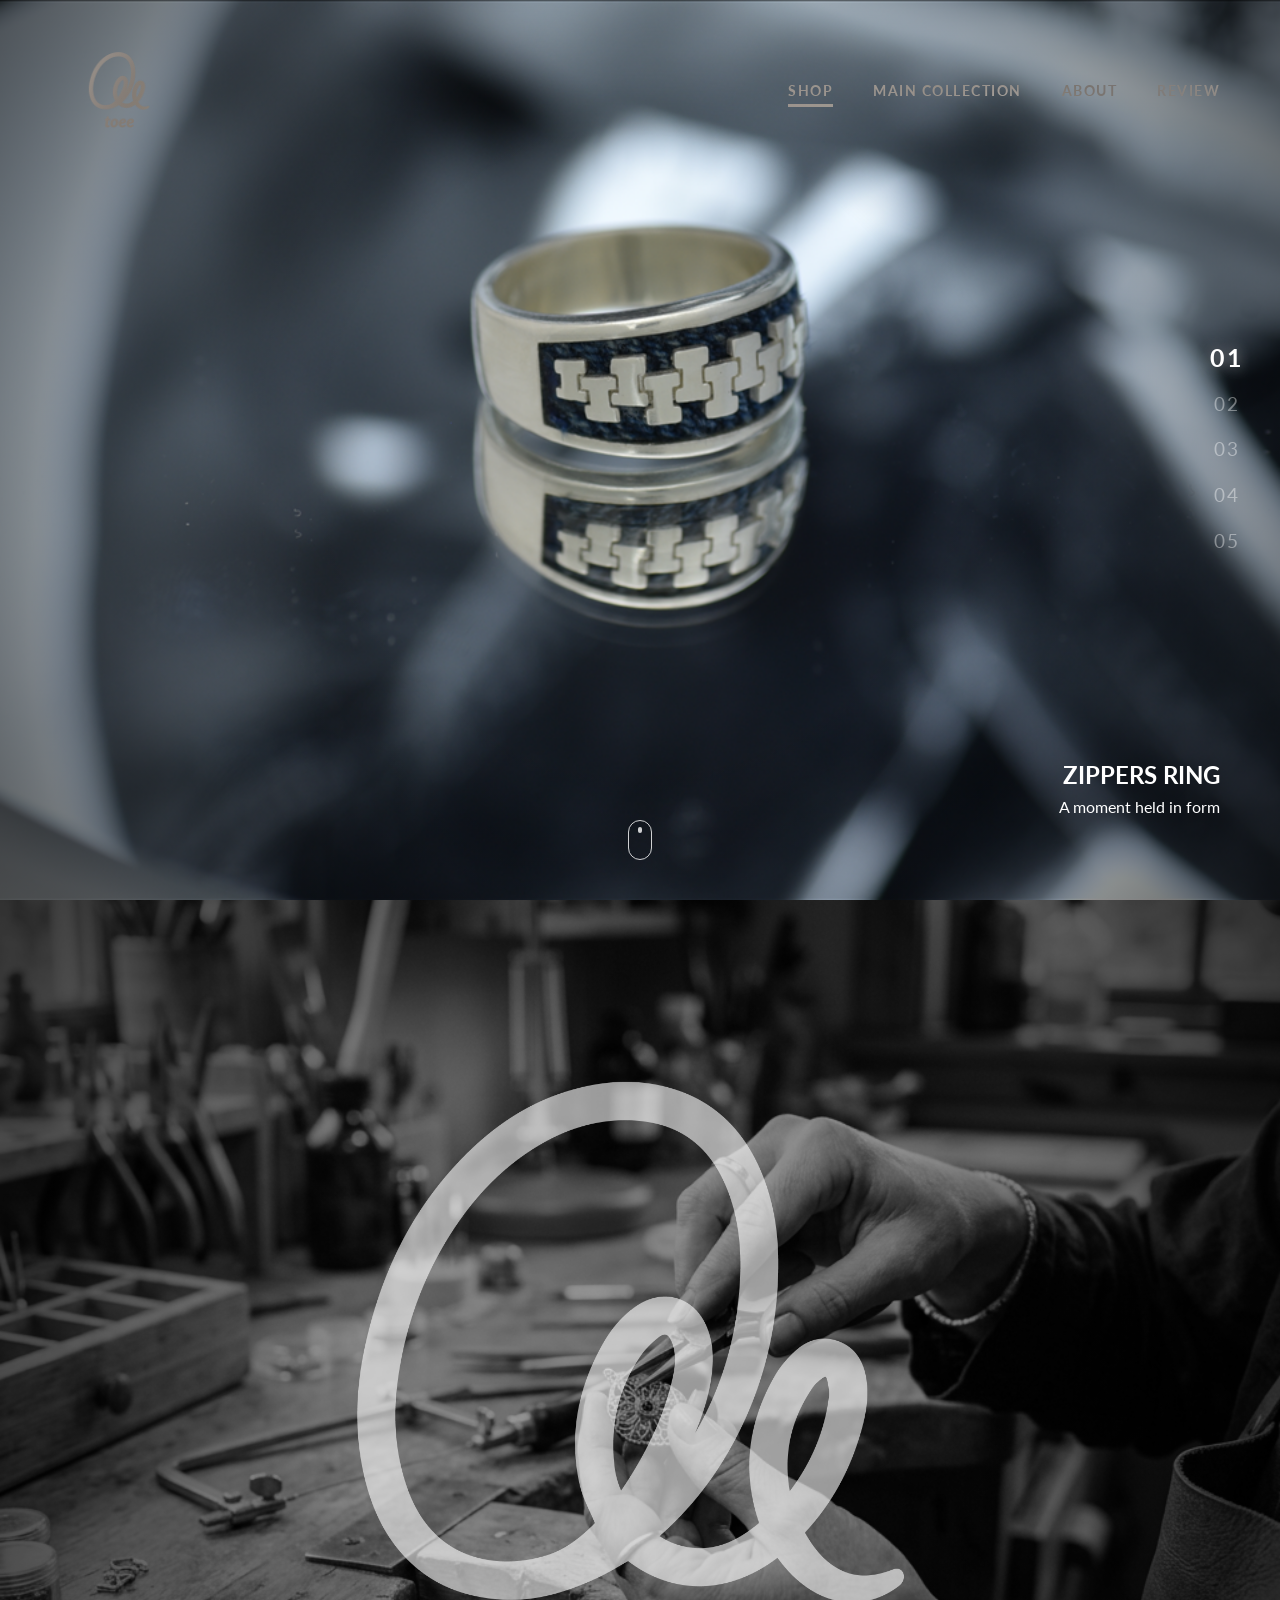
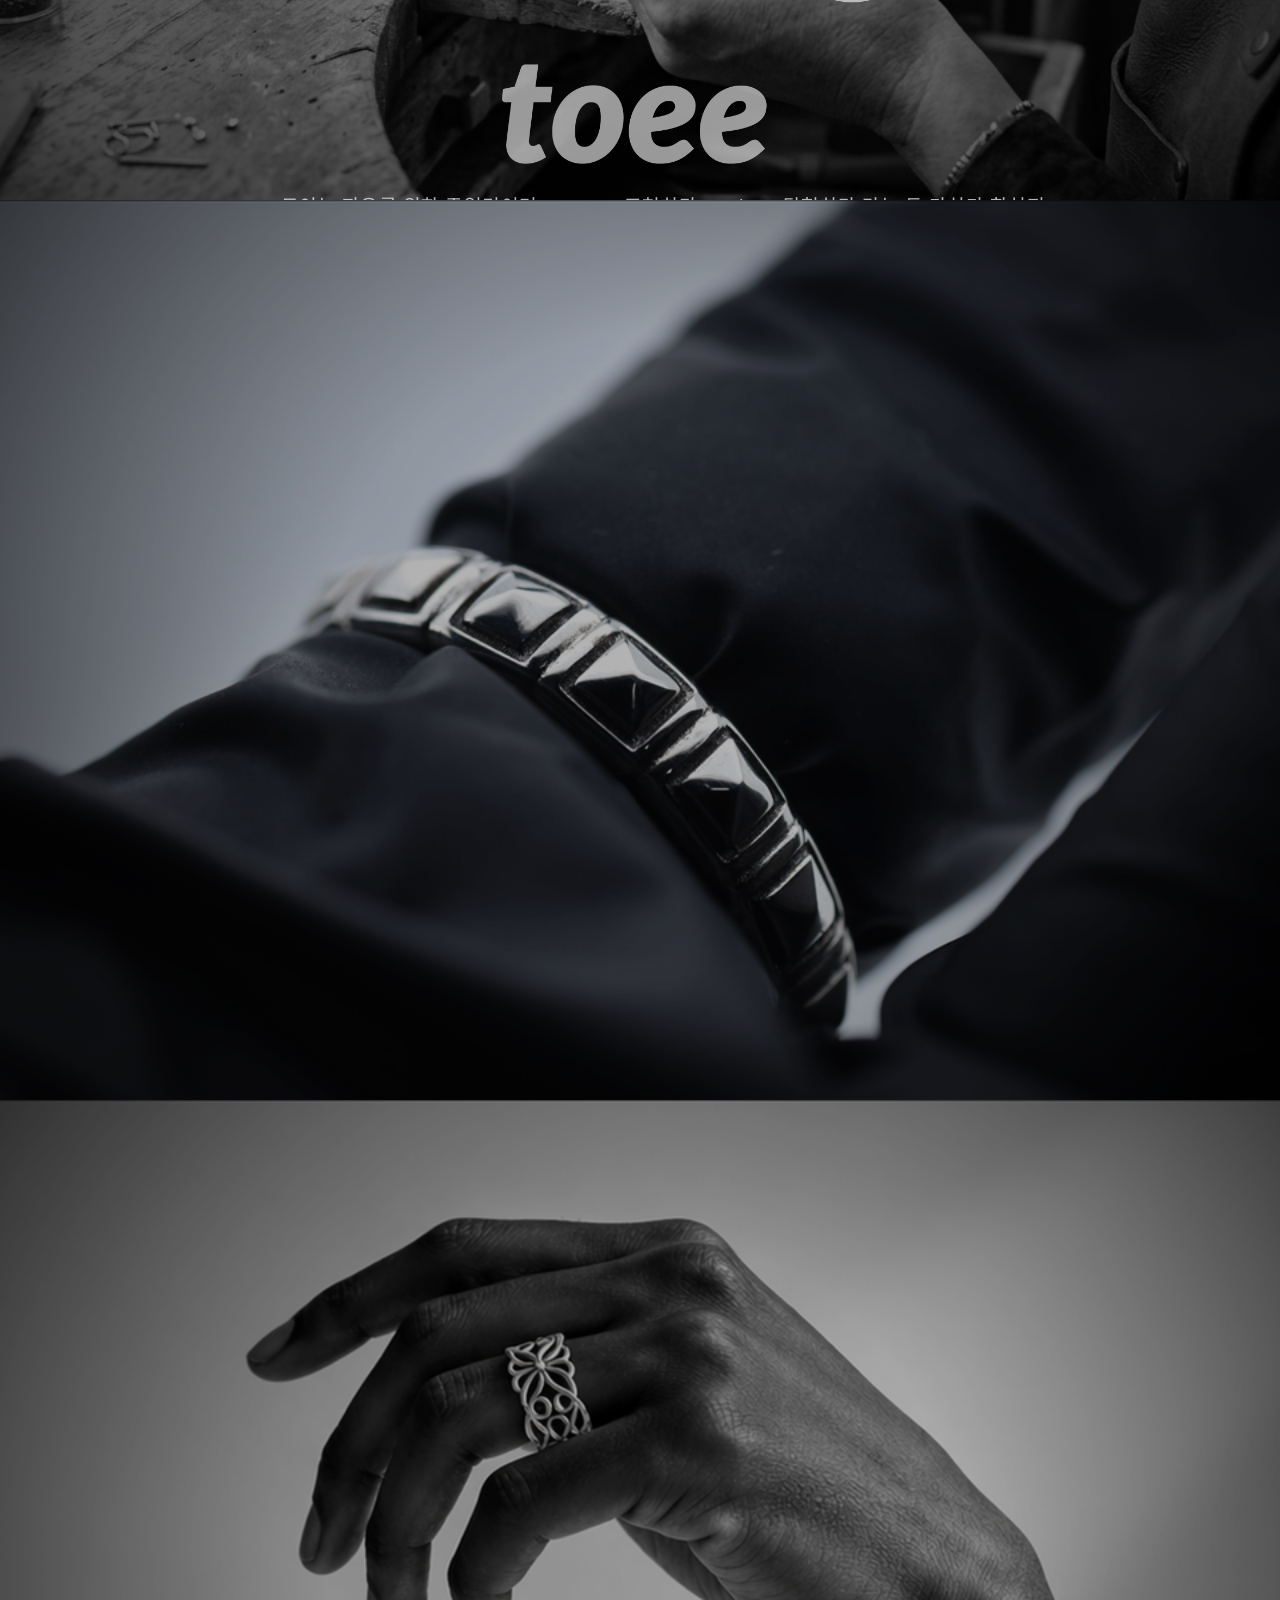
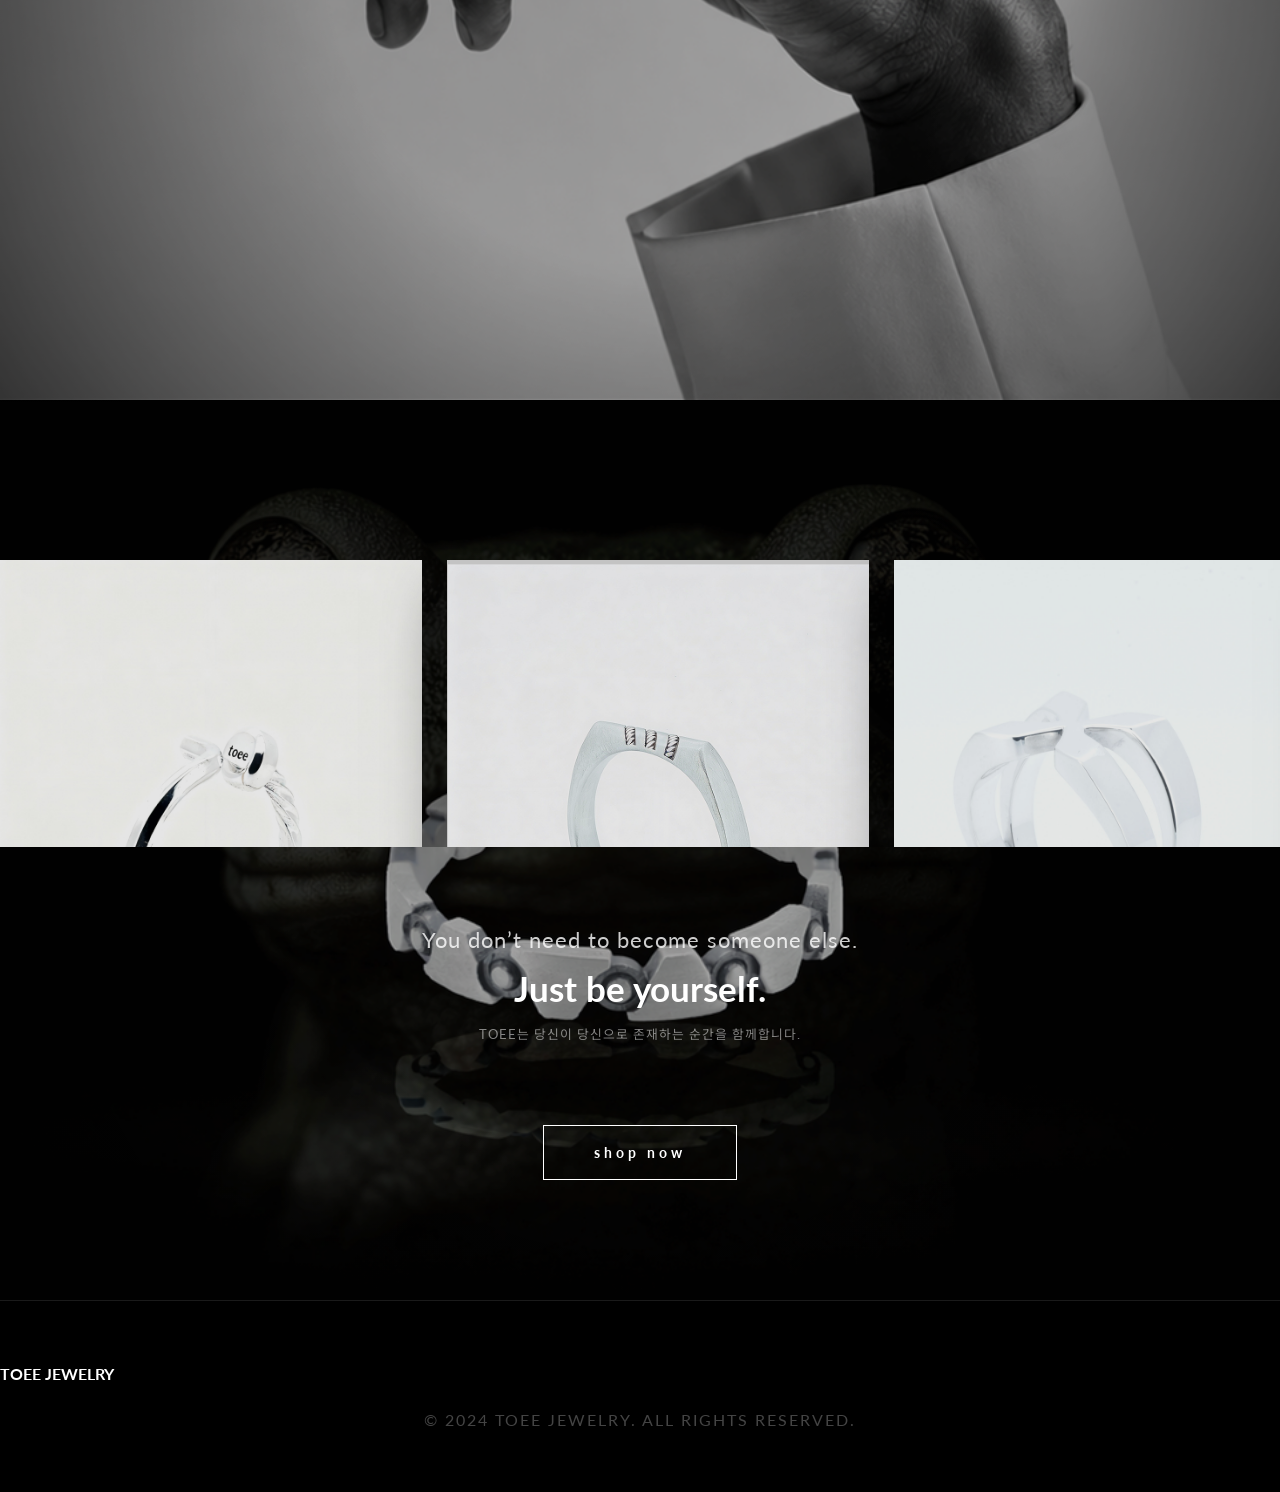
==== commit 2eac7444: "Fix header menu categories and styles as per request" ====
--- a/index.html
+++ b/index.html
@@ -10,44 +10,25 @@
 <body>
 
     <header>
-        <div class="header-left">
-            <div class="menu-trigger" id="menu-open">
-                <span class="bar"></span>
-                <span class="bar"></span>
-                <span class="bar"></span>
-            </div>
-        </div>
-
         <div class="logo">
             <img src="images/logo.png" alt="TOEE JEWELRY" class="logo-img">
         </div>
         
-        <div class="header-right">
-            <!-- 우측 여백 또는 필요시 아이콘 배치 가능 -->
-        </div>
-    </header>
-
-    <!-- 세로형 사이드바 메뉴 -->
-    <div class="side-menu" id="side-menu">
-        <div class="side-menu-header">
-            <button class="close-btn" id="menu-close">✕ Close</button>
-        </div>
-        <nav class="side-nav">
-            <ul class="side-category">
-                <li><a href="https://toeejewelry.cafe24.com/category/new/24/" target="_blank">NEW</a></li>
-                <li><a href="https://toeejewelry.cafe24.com/category/jewellery/25/" target="_blank">JEWELLERY</a></li>
-                <li><a href="https://toeejewelry.cafe24.com/category/eyewear/26/" target="_blank">EYEWEAR</a></li>
-                <li><a href="#intro" class="scroll-link">ABOUT</a></li>
-                <li><a href="https://toeejewelry.cafe24.com/board/review/4/" target="_blank">REVIEW</a></li>
-            </ul>
-            <ul class="side-footer-links">
-                <li><a href="#">Account</a></li>
-                <li><a href="#">Wishlist</a></li>
-                <li><a href="#">Support</a></li>
+        <!-- 모바일 메뉴 토글 버튼 -->
+        <div class="menu-toggle" id="mobile-menu">
+            <span class="bar"></span>
+            <span class="bar"></span>
+        </div>
+
+        <nav>
+            <ul class="nav-links">
+                <li><a href="https://toeejewelry.cafe24.com" target="_blank">SHOP</a></li>
+                <li><a href="#meaning">MAIN COLLECTION</a></li>
+                <li><a href="#intro">ABOUT</a></li>
+                <li><a href="#closing">REVIEW</a></li>
             </ul>
         </nav>
-    </div>
-    <div class="menu-overlay" id="menu-overlay"></div>
+    </header>
 
     <main>
         <!-- 새로운 '상단 배너 이미지' 슬라이더 -->
@@ -95,7 +76,7 @@
             </div>
         </section>
 
-        <!-- 우측 고정 내비게이션 (모든 섹션 공통) -->
+        <!-- 우측 고정 내비게이션 -->
         <div class="slider-nav">
             <span class="nav-item active" data-target="home">01</span>
             <span class="nav-item" data-target="intro">02</span>
@@ -103,6 +84,7 @@
             <span class="nav-item" data-target="vision">04</span>
             <span class="nav-item" data-target="closing">05</span>
         </div>
+
 
         <!-- 이하 스토리 섹션들 유지 -->
         <section id="intro" class="story-section">
@@ -188,36 +170,20 @@
     </footer>
 
     <script>
-        // 사이드바 메뉴 제어
-        const menuOpen = document.getElementById('menu-open');
-        const menuClose = document.getElementById('menu-close');
-        const sideMenu = document.getElementById('side-menu');
-        const menuOverlay = document.getElementById('menu-overlay');
-
-        function toggleMenu() {
-            sideMenu.classList.toggle('active');
-            menuOverlay.classList.toggle('active');
-        }
-
-        menuOpen.addEventListener('click', toggleMenu);
-        menuClose.addEventListener('click', toggleMenu);
-        menuOverlay.addEventListener('click', toggleMenu);
-
-        // 스크롤 링크 클릭 시 메뉴 닫기
-        document.querySelectorAll('.scroll-link').forEach(link => {
-            link.addEventListener('click', () => {
-                toggleMenu();
-            });
+        // 모바일 메뉴 제어
+        const menuToggle = document.getElementById('mobile-menu');
+        const navLinks = document.querySelector('.nav-links');
+
+        menuToggle.addEventListener('click', () => {
+            menuToggle.classList.toggle('active');
+            navLinks.classList.toggle('active');
         });
 
-        // Intersection Observer for Section Navigation (01-05)
+        // Intersection Observer for Section Navigation (01-05) - Left Side
         const sections = document.querySelectorAll('section, .main-slider, .closing');
         const navItems = document.querySelectorAll('.nav-item');
 
-        const navObserverOptions = {
-            threshold: 0.5
-        };
-
+        const navObserverOptions = { threshold: 0.5 };
         const navObserver = new IntersectionObserver((entries) => {
             entries.forEach(entry => {
                 if (entry.isIntersecting) {
@@ -225,11 +191,21 @@
                     if (entry.target.classList.contains('main-slider')) targetId = 'home';
                     if (entry.target.classList.contains('closing')) targetId = 'closing';
 
+                    const headerLinks = document.querySelectorAll('.nav-links a');
+
                     navItems.forEach(item => {
-                        if (item.getAttribute('data-target') === targetId) {
-                            item.classList.add('active');
+                        item.classList.toggle('active', item.getAttribute('data-target') === targetId);
+                    });
+
+                    // 헤더 메뉴 활성화 로직 추가
+                    headerLinks.forEach(link => {
+                        const href = link.getAttribute('href');
+                        if (targetId === 'home' && href.includes('cafe24')) {
+                            link.classList.add('active');
+                        } else if (href === '#' + targetId || (targetId === 'closing' && href === '#closing')) {
+                            link.classList.add('active');
                         } else {
-                            item.classList.remove('active');
+                            link.classList.remove('active');
                         }
                     });
                 }
@@ -242,14 +218,8 @@
         navItems.forEach(item => {
             item.addEventListener('click', () => {
                 const targetId = item.getAttribute('data-target');
-                let targetElement;
-                if (targetId === 'home') targetElement = document.querySelector('.main-slider');
-                else if (targetId === 'closing') targetElement = document.querySelector('.closing');
-                else targetElement = document.getElementById(targetId);
-
-                if (targetElement) {
-                    targetElement.scrollIntoView({ behavior: 'smooth' });
-                }
+                let targetElement = targetId === 'home' ? document.querySelector('.main-slider') : (targetId === 'closing' ? document.querySelector('.closing') : document.getElementById(targetId));
+                if (targetElement) targetElement.scrollIntoView({ behavior: 'smooth' });
             });
         });
 
@@ -257,18 +227,23 @@
         const slides = document.querySelectorAll('.slide');
         let currentSlide = 0;
         function nextSlide() {
+            // 모든 슬라이드에서 prev 클래스 제거
+            slides.forEach(s => s.classList.remove('prev'));
+
+            // 현재 활성화된 슬라이드에 prev 클래스 부여 (왼쪽으로 나갈 준비)
             slides[currentSlide].classList.remove('active');
+            slides[currentSlide].classList.add('prev');
+
+            // 다음 슬라이드 활성화
             currentSlide = (currentSlide + 1) % slides.length;
             slides[currentSlide].classList.add('active');
         }
-        setInterval(nextSlide, 2500); // 3500 -> 2500으로 속도 추가 향상
-
-        // Fade-in on Scroll (Existing)
+        setInterval(nextSlide, 3000);
+
+        // Fade-in on Scroll
         const fadeObserver = new IntersectionObserver((entries) => {
             entries.forEach(entry => {
-                if (entry.isIntersecting) {
-                    entry.target.classList.add('active');
-                }
+                if (entry.isIntersecting) entry.target.classList.add('active');
             });
         }, { threshold: 0.1 });
 
--- a/style.css
+++ b/style.css
@@ -58,10 +58,35 @@
 }
 .nav-links { display: flex; list-style: none; gap: 40px; }
 .nav-links a {
-    text-decoration: none; color: #fff; font-size: 1rem; /* 0.65rem -> 1rem */
-    letter-spacing: 4px; opacity: 0.6; transition: var(--transition);
-}
-.nav-links a:hover { opacity: 1; }
+    text-decoration: none; 
+    color: #fff; 
+    font-size: 0.9rem; 
+    font-weight: 700;
+    letter-spacing: 1.5px; 
+    opacity: 0.8; 
+    transition: 0.3s;
+    position: relative;
+    padding-bottom: 8px;
+    text-transform: uppercase;
+}
+.nav-links a:hover { 
+    opacity: 1; 
+}
+/* 스크린샷 스타일의 하단 강조 라인 */
+.nav-links a::after {
+    content: '';
+    position: absolute;
+    bottom: 0;
+    left: 0;
+    width: 0;
+    height: 3px;
+    background-color: #fff;
+    transition: width 0.3s cubic-bezier(0.19, 1, 0.22, 1);
+}
+.nav-links a:hover::after,
+.nav-links a.active::after {
+    width: 100%;
+}
 
 /* 1. 메인 슬라이더 (기존 유지 및 고도화) */
 .main-slider { 
@@ -69,14 +94,38 @@
     scroll-snap-align: start;
     scroll-snap-stop: always;
 }
-.slide { position: absolute; top: 0; left: 0; width: 100%; height: 100%; opacity: 0; transition: opacity 1s ease-in-out; }
-.slide.active { opacity: 1; }
+.slide { 
+    position: absolute; 
+    top: 0; left: 0; 
+    width: 100%; height: 100%; 
+    opacity: 0; 
+    transform: translateX(30px); 
+    transition: opacity 0.6s ease, transform 0.6s cubic-bezier(0.2, 1, 0.3, 1);
+    z-index: 1;
+    visibility: hidden;
+}
+.slide.active { 
+    opacity: 1;
+    transform: translateX(0); 
+    z-index: 2;
+    visibility: visible;
+}
+.slide.prev {
+    opacity: 0;
+    transform: translateX(-10px); 
+    z-index: 1;
+    visibility: visible;
+    transition: opacity 0.6s ease, transform 0.6s ease;
+}
 .slide-bg {
     position: absolute; top: 0; left: 0; width: 100%; height: 100%;
     background-size: cover; background-position: center;
-    transform: scale(1.1); transition: transform 10s linear;
-}
-.slide.active .slide-bg { transform: scale(1); }
+    transform: scale(1);
+}
+/* 불필요한 배경 애니메이션 제거로 눈의 피로도 감소 */
+.slide.active .slide-bg { 
+    animation: none;
+}
 .slide-content { 
     position: absolute; 
     top: 0; left: 0; 
@@ -101,6 +150,19 @@
     text-transform: none;
 }
 .slide-content p { font-size: 1rem; letter-spacing: 1px; opacity: 0.6; line-height: 1.6; } /* 0.65rem -> 1rem */
+
+/* 힙한 텍스트 팝 애니메이션 */
+.fade-up {
+    opacity: 0;
+    transform: translateY(30px) scale(0.9);
+    transition: opacity 0.5s ease, transform 0.8s cubic-bezier(0.175, 0.885, 0.32, 1.275);
+}
+
+.slide.active .fade-up {
+    opacity: 1;
+    transform: translateY(0) scale(1);
+    transition-delay: 0.3s; /* 이미지 진입 후 살짝 늦게 튀어나옴 */
+}
 
 .story-section {
     position: relative;
@@ -280,41 +342,53 @@
 footer { padding: 60px 0; text-align: center; border-top: 1px solid #1a1a1a; background: #000; scroll-snap-align: end; }
 footer p { font-size: 1rem; color: #444; letter-spacing: 2px; } /* 0.65rem -> 1rem */
 
-/* 슬라이더 내비 - 우측 세로형 숫자 */
+/* 슬라이더 내비 - 우측 세로형 숫자 (index_vertical.html 전용) */
 .slider-nav { 
-    position: fixed; /* absolute에서 fixed로 변경하여 고정 */
+    position: fixed;
     top: 50%; 
     right: 40px; 
     transform: translateY(-50%);
     display: flex; 
     flex-direction: column; 
     gap: 15px; 
-    z-index: 2000; /* 모든 요소보다 위에 오도록 */
+    z-index: 2000;
+}
+
+/* 왼쪽 배치 (index.html 전용) */
+.slider-nav.nav-left {
+    right: auto !important;
+    left: 40px !important;
 }
 .nav-item { 
     width: auto; 
     height: auto; 
     background: none; 
     color: rgba(255,255,255,0.4); 
-    font-size: 1.2rem; /* 0.8rem -> 1.2rem */
+    font-size: 1.2rem;
     font-family: 'Lato', sans-serif; 
     cursor: pointer; 
     letter-spacing: 2px; 
-    transition: 0.5s; 
     text-align: right; 
+    transition: all 0.5s cubic-bezier(0.19, 1, 0.22, 1);
 }
 .nav-item.active { 
-    background: none; 
     color: #fff; 
     font-weight: bold; 
-    transform: scale(1.3); /* 활성화될 때 커지는 효과 */
+    transform: scale(1.3);
     text-shadow: 0 0 10px rgba(255,255,255,0.5);
 }
 
-/* 숫자가 바뀔 때 깜빡/부드럽게 강조되는 애니메이션 */
-.nav-item {
-    transition: all 0.5s cubic-bezier(0.19, 1, 0.22, 1);
-}
+/* 왼쪽 배치용 추가 스타일 */
+.nav-left {
+    right: auto !important;
+    left: 40px !important;
+    text-align: left !important;
+}
+
+.nav-left .nav-item {
+    text-align: left !important;
+}
+
 
 /* 마우스 스크롤 인디케이터 (킹크로치 스타일) */
 .scroll-indicator {
@@ -366,125 +440,6 @@
     height: 1px;
     background-color: #fff;
     transition: var(--transition);
-}
-
-/* Header Layout Adjustment */
-header {
-    display: flex;
-    justify-content: space-between;
-    align-items: center;
-    padding: 30px 60px;
-}
-
-.header-left, .header-right {
-    flex: 1;
-    display: flex;
-    align-items: center;
-}
-.header-right { justify-content: flex-end; }
-
-.menu-trigger {
-    cursor: pointer;
-    display: flex;
-    flex-direction: column;
-    gap: 6px;
-    padding: 10px;
-}
-.menu-trigger .bar { background-color: #fff; }
-
-/* Side Menu Styling */
-.side-menu {
-    position: fixed;
-    top: 0;
-    left: -350px; /* 기본적으로 숨김 */
-    width: 350px;
-    height: 100vh;
-    background: #fff;
-    color: #000;
-    z-index: 3000;
-    transition: transform 0.5s cubic-bezier(0.19, 1, 0.22, 1);
-    padding: 60px 40px;
-    display: flex;
-    flex-direction: column;
-    box-shadow: 10px 0 30px rgba(0,0,0,0.1);
-}
-
-.side-menu.active {
-    transform: translateX(350px);
-}
-
-.side-menu-header {
-    margin-bottom: 60px;
-}
-
-.close-btn {
-    background: none;
-    border: none;
-    font-size: 0.7rem;
-    letter-spacing: 2px;
-    cursor: pointer;
-    text-transform: uppercase;
-    display: flex;
-    align-items: center;
-    gap: 10px;
-    color: #000;
-}
-
-.side-category {
-    list-style: none;
-    margin-bottom: 100px;
-}
-
-.side-category li {
-    margin-bottom: 25px;
-}
-
-.side-category a {
-    text-decoration: none;
-    color: #000;
-    font-family: 'Lato', sans-serif;
-    font-size: 1.4rem;
-    font-weight: 800;
-    letter-spacing: 1px;
-    transition: opacity 0.3s;
-}
-
-.side-category a:hover {
-    opacity: 0.5;
-}
-
-.side-footer-links {
-    list-style: none;
-    margin-top: auto;
-}
-
-.side-footer-links li {
-    margin-bottom: 10px;
-}
-
-.side-footer-links a {
-    text-decoration: none;
-    color: #666;
-    font-size: 0.75rem;
-    letter-spacing: 1px;
-}
-
-/* Menu Overlay */
-.menu-overlay {
-    position: fixed;
-    top: 0; left: 0;
-    width: 100%; height: 100%;
-    background: rgba(0,0,0,0.5);
-    backdrop-filter: blur(5px);
-    z-index: 2500;
-    opacity: 0;
-    visibility: hidden;
-    transition: all 0.5s;
-}
-
-.menu-overlay.active {
-    opacity: 1;
-    visibility: visible;
 }
 
 /* 사진 슬라이드 업 모션 */
@@ -694,3 +649,167 @@
     .marquee-content img { height: 220px; }
     .shop-btn { padding: 10px 35px; font-size: 0.7rem; letter-spacing: 2px; }
 }
+
+/* ============================================================
+   Vertical Layout Version (index_vertical.html)
+   ============================================================ */
+
+.vertical-layout header {
+    display: flex;
+    justify-content: space-between;
+    align-items: center;
+    padding: 30px 40px;
+    z-index: 1000;
+}
+
+.vertical-layout .logo {
+    position: absolute;
+    left: 50%;
+    top: 20px;
+    transform: translateX(-50%);
+    width: auto;
+    font-size: 0; /* 텍스트 노출 원천 차단 */
+    color: transparent;
+    line-height: 0;
+}
+
+.vertical-layout .logo::before,
+.vertical-layout .logo::after,
+.vertical-layout .logo img::before,
+.vertical-layout .logo img::after {
+    display: none !important; /* 가상 요소 차단 */
+    content: none !important;
+}
+
+.vertical-layout .logo img {
+    height: 110px;
+    display: block;
+}
+
+.vertical-layout .menu-toggle {
+    display: flex !important;
+    flex-direction: column;
+    gap: 7px;
+    cursor: pointer;
+    z-index: 1100;
+    width: 30px;
+}
+
+.vertical-layout .menu-toggle .bar {
+    width: 100%;
+    height: 1px;
+    background-color: #fff;
+    transition: 0.3s;
+}
+
+/* 사이드 메뉴 스타일 */
+.side-menu {
+    position: fixed;
+    top: 0;
+    left: -100%; /* 완전히 숨김 */
+    width: 400px;
+    height: 100%;
+    background: #fff;
+    z-index: 3000;
+    transition: 0.6s cubic-bezier(0.77, 0, 0.175, 1);
+    display: flex;
+    flex-direction: column;
+    padding: 60px 50px;
+    box-shadow: 10px 0 50px rgba(0,0,0,0.2);
+}
+
+@media (max-width: 480px) {
+    .side-menu { width: 100%; }
+}
+
+.side-menu.active {
+    left: 0;
+}
+
+.side-menu-header {
+    margin-bottom: 80px;
+}
+
+.close-btn {
+    font-size: 0.75rem;
+    letter-spacing: 3px;
+    color: #000;
+    cursor: pointer;
+    font-weight: 700;
+    text-transform: uppercase;
+}
+
+.side-nav {
+    flex-grow: 1;
+}
+
+.side-nav ul {
+    list-style: none;
+    padding: 0;
+    margin: 0;
+}
+
+.side-nav ul li {
+    margin-bottom: 35px;
+}
+
+.side-nav ul li a {
+    font-size: 1.8rem;
+    font-weight: 700;
+    color: #000;
+    text-decoration: none;
+    letter-spacing: 1px;
+    transition: 0.4s;
+    display: block;
+}
+
+.side-nav ul li a:hover {
+    color: #888;
+    transform: translateX(10px);
+}
+
+.side-menu-footer {
+    margin-top: auto;
+    display: flex;
+    flex-direction: column;
+    gap: 15px;
+    padding-top: 40px;
+    border-top: 1px solid #eee;
+}
+
+.side-menu-footer a {
+    font-size: 0.8rem;
+    color: #aaa;
+    text-decoration: none;
+    letter-spacing: 1px;
+    transition: 0.3s;
+}
+
+.side-menu-footer a:hover {
+    color: #000;
+}
+
+/* 메인 텍스트 위치 조정 (ZIPPERS RING) */
+.vertical-layout .top-left-content {
+    position: absolute;
+    top: 130px;
+    left: 40px;
+    text-align: left;
+    z-index: 10;
+}
+
+.vertical-layout .top-left-content h2 {
+    font-size: 1.2rem;
+    letter-spacing: 4px;
+    margin-bottom: 8px;
+    text-transform: uppercase;
+    color: #fff;
+    font-weight: 700;
+}
+
+.vertical-layout .top-left-content p {
+    font-size: 0.85rem;
+    letter-spacing: 1px;
+    opacity: 0.9;
+    color: #fff;
+}
